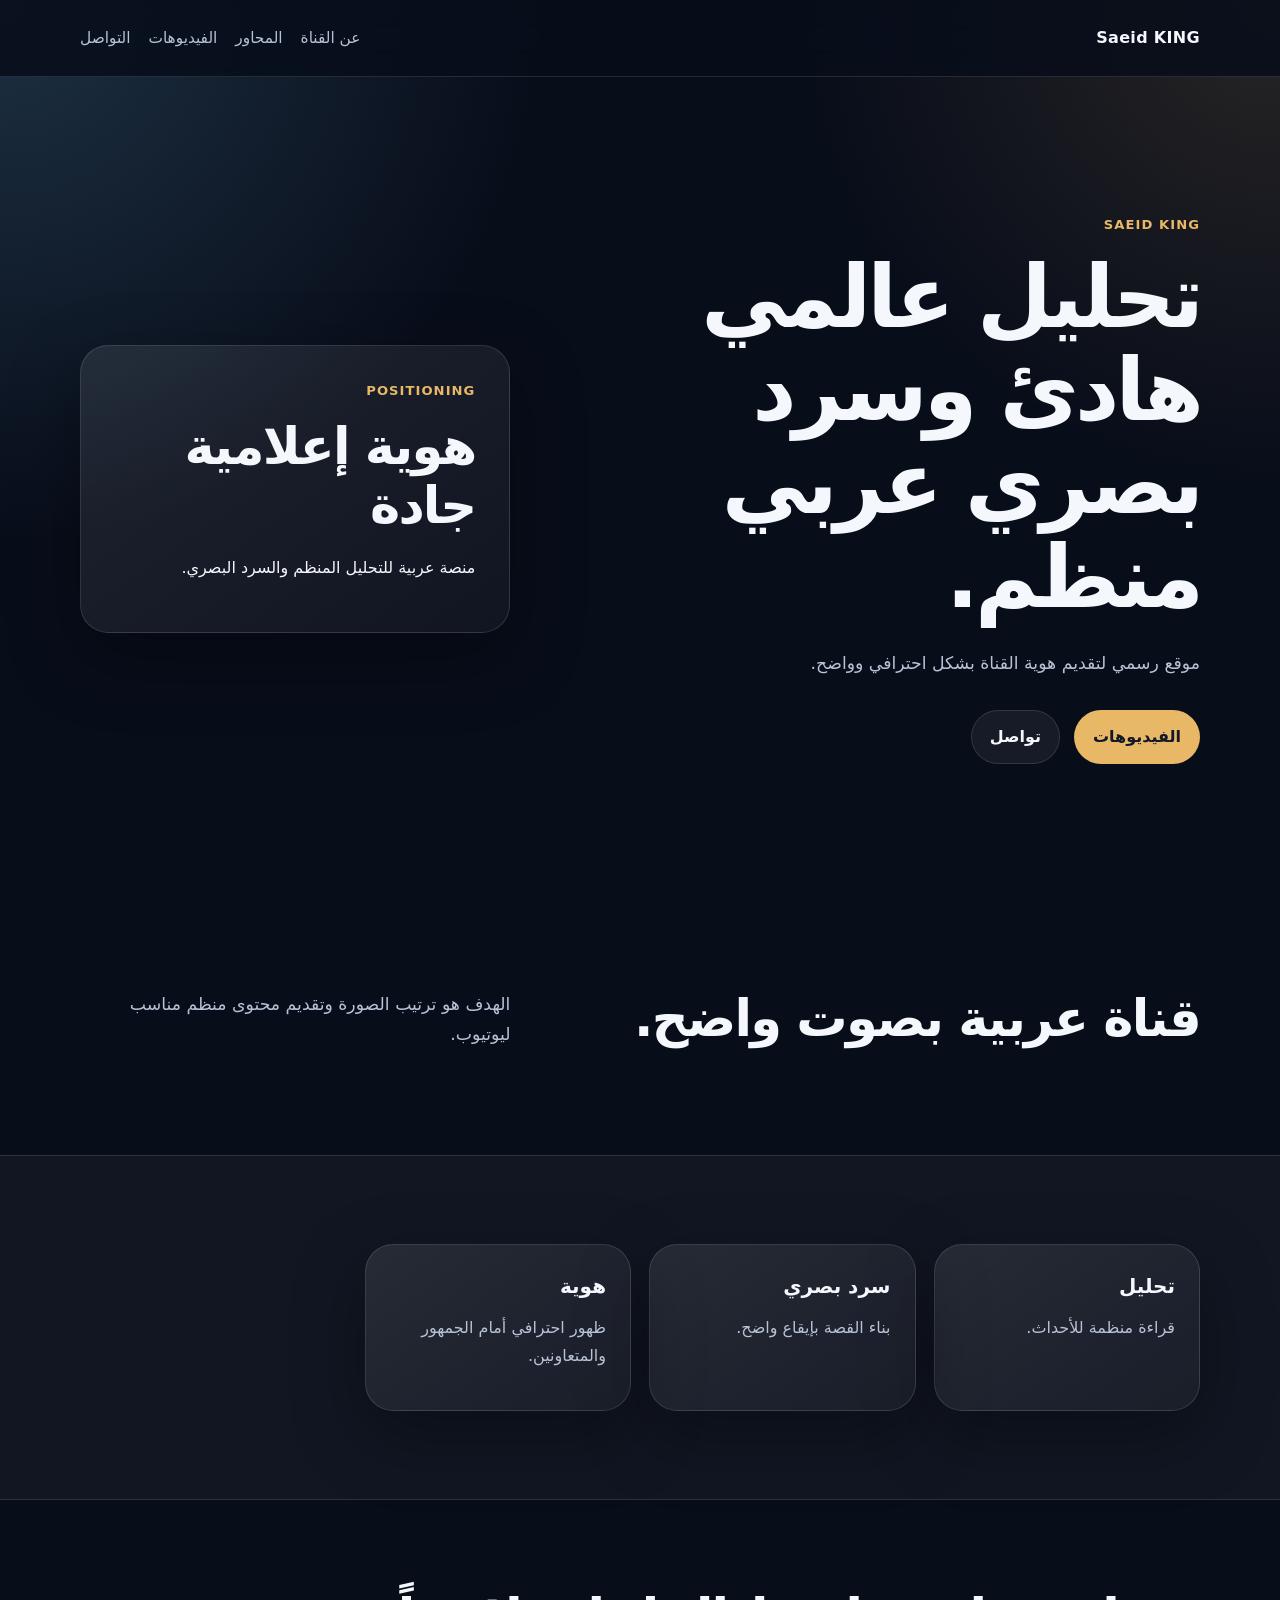
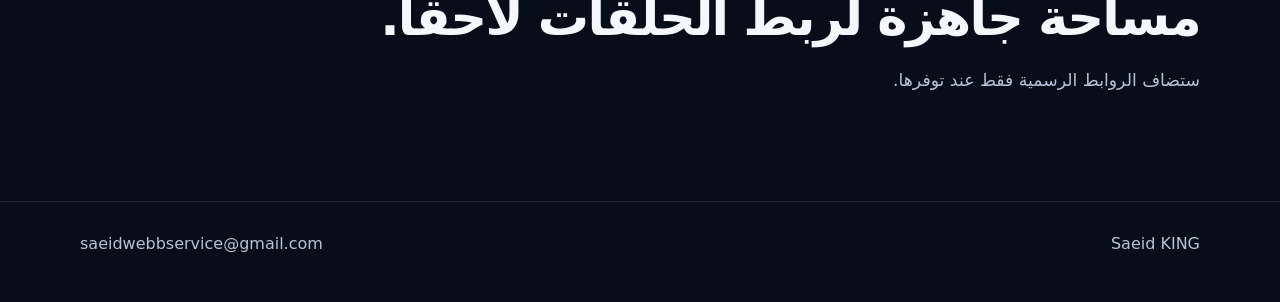
==== index.html @ e7e7e50b "Remove kit link until page is finalized" ====
<!doctype html>
<html lang="ar" dir="rtl">
<head>
  <meta charset="utf-8" />
  <meta name="viewport" content="width=device-width, initial-scale=1" />
  <title>Saeid KING</title>
  <meta name="description" content="Official website for Saeid KING." />
  <link rel="stylesheet" href="assets/css/styles.css" />
</head>
<body>
  <header class="site-header"><nav class="nav container"><a class="brand" href="./">Saeid KING</a><div class="nav-links"><a href="#about">&#1593;&#1606; &#1575;&#1604;&#1602;&#1606;&#1575;&#1577;</a><a href="#pillars">&#1575;&#1604;&#1605;&#1581;&#1575;&#1608;&#1585;</a><a href="#videos">&#1575;&#1604;&#1601;&#1610;&#1583;&#1610;&#1608;&#1607;&#1575;&#1578;</a><a href="mailto:saeidwebbservice@gmail.com">&#1575;&#1604;&#1578;&#1608;&#1575;&#1589;&#1604;</a></div></nav></header>
  <main>
    <section class="hero section-pad"><div class="container hero-grid"><div><p class="eyebrow">Saeid KING</p><h1>&#1578;&#1581;&#1604;&#1610;&#1604; &#1593;&#1575;&#1604;&#1605;&#1610; &#1607;&#1575;&#1583;&#1574; &#1608;&#1587;&#1585;&#1583; &#1576;&#1589;&#1585;&#1610; &#1593;&#1585;&#1576;&#1610; &#1605;&#1606;&#1592;&#1605;.</h1><p class="hero-lead">&#1605;&#1608;&#1602;&#1593; &#1585;&#1587;&#1605;&#1610; &#1604;&#1578;&#1602;&#1583;&#1610;&#1605; &#1607;&#1608;&#1610;&#1577; &#1575;&#1604;&#1602;&#1606;&#1575;&#1577; &#1576;&#1588;&#1603;&#1604; &#1575;&#1581;&#1578;&#1585;&#1575;&#1601;&#1610; &#1608;&#1608;&#1575;&#1590;&#1581;.</p><div class="hero-actions"><a class="button button-primary" href="#videos">&#1575;&#1604;&#1601;&#1610;&#1583;&#1610;&#1608;&#1607;&#1575;&#1578;</a><a class="button button-secondary" href="mailto:saeidwebbservice@gmail.com">&#1578;&#1608;&#1575;&#1589;&#1604;</a></div></div><aside class="hero-card"><p class="card-kicker">Positioning</p><h2>&#1607;&#1608;&#1610;&#1577; &#1573;&#1593;&#1604;&#1575;&#1605;&#1610;&#1577; &#1580;&#1575;&#1583;&#1577;</h2><p>&#1605;&#1606;&#1589;&#1577; &#1593;&#1585;&#1576;&#1610;&#1577; &#1604;&#1604;&#1578;&#1581;&#1604;&#1610;&#1604; &#1575;&#1604;&#1605;&#1606;&#1592;&#1605; &#1608;&#1575;&#1604;&#1587;&#1585;&#1583; &#1575;&#1604;&#1576;&#1589;&#1585;&#1610;.</p></aside></div></section>
    <section class="section-pad" id="about"><div class="container split"><h2>&#1602;&#1606;&#1575;&#1577; &#1593;&#1585;&#1576;&#1610;&#1577; &#1576;&#1589;&#1608;&#1578; &#1608;&#1575;&#1590;&#1581;.</h2><p class="section-text">&#1575;&#1604;&#1607;&#1583;&#1601; &#1607;&#1608; &#1578;&#1585;&#1578;&#1610;&#1576; &#1575;&#1604;&#1589;&#1608;&#1585;&#1577; &#1608;&#1578;&#1602;&#1583;&#1610;&#1605; &#1605;&#1581;&#1578;&#1608;&#1609; &#1605;&#1606;&#1592;&#1605; &#1605;&#1606;&#1575;&#1587;&#1576; &#1604;&#1610;&#1608;&#1578;&#1610;&#1608;&#1576;.</p></div></section>
    <section class="section-pad surface" id="pillars"><div class="container"><div class="cards-grid"><article class="info-card"><h3>&#1578;&#1581;&#1604;&#1610;&#1604;</h3><p>&#1602;&#1585;&#1575;&#1569;&#1577; &#1605;&#1606;&#1592;&#1605;&#1577; &#1604;&#1604;&#1571;&#1581;&#1583;&#1575;&#1579;.</p></article><article class="info-card"><h3>&#1587;&#1585;&#1583; &#1576;&#1589;&#1585;&#1610;</h3><p>&#1576;&#1606;&#1575;&#1569; &#1575;&#1604;&#1602;&#1589;&#1577; &#1576;&#1573;&#1610;&#1602;&#1575;&#1593; &#1608;&#1575;&#1590;&#1581;.</p></article><article class="info-card"><h3>&#1607;&#1608;&#1610;&#1577;</h3><p>&#1592;&#1607;&#1608;&#1585; &#1575;&#1581;&#1578;&#1585;&#1575;&#1601;&#1610; &#1571;&#1605;&#1575;&#1605; &#1575;&#1604;&#1580;&#1605;&#1607;&#1608;&#1585; &#1608;&#1575;&#1604;&#1605;&#1578;&#1593;&#1575;&#1608;&#1606;&#1610;&#1606;.</p></article></div></div></section>
    <section class="section-pad" id="videos"><div class="container"><h2>&#1605;&#1587;&#1575;&#1581;&#1577; &#1580;&#1575;&#1607;&#1586;&#1577; &#1604;&#1585;&#1576;&#1591; &#1575;&#1604;&#1581;&#1604;&#1602;&#1575;&#1578; &#1604;&#1575;&#1581;&#1602;&#1575;&#1611;.</h2><p class="section-text">&#1587;&#1578;&#1590;&#1575;&#1601; &#1575;&#1604;&#1585;&#1608;&#1575;&#1576;&#1591; &#1575;&#1604;&#1585;&#1587;&#1605;&#1610;&#1577; &#1601;&#1602;&#1591; &#1593;&#1606;&#1583; &#1578;&#1608;&#1601;&#1585;&#1607;&#1575;.</p></div></section>
  </main>
  <footer class="site-footer"><div class="container footer-grid"><p>Saeid KING</p><a href="mailto:saeidwebbservice@gmail.com">saeidwebbservice@gmail.com</a></div></footer>
</body>
</html>
---- assets/css/styles.css ----
:root{
  --bg:#080d1a;
  --text:#f4f7fb;
  --muted:#b8c2d6;
  --line:rgba(255,255,255,.12);
  --accent:#e8b866;
  --accent-2:#7dd3fc;
  --card:rgba(255,255,255,.07);
  --container:1120px;
}
*{box-sizing:border-box}
html{scroll-behavior:smooth}
body{
  margin:0;
  background:radial-gradient(circle at top left,rgba(125,211,252,.18),transparent 34rem),radial-gradient(circle at top right,rgba(232,184,102,.14),transparent 30rem),var(--bg);
  color:var(--text);
  font-family:system-ui,-apple-system,BlinkMacSystemFont,"Segoe UI",sans-serif;
  line-height:1.75;
}
a{color:inherit;text-decoration:none}
img{max-width:100%;display:block}
.container{width:min(100% - 32px,var(--container));margin-inline:auto}
.skip-link{position:absolute;inset-block-start:12px;inset-inline-start:12px;padding:10px 14px;background:var(--accent);color:#111827;border-radius:999px;transform:translateY(-140%);z-index:30}
.skip-link:focus{transform:translateY(0)}
.site-header{position:sticky;top:0;z-index:20;background:rgba(8,13,26,.86);backdrop-filter:blur(16px);border-bottom:1px solid var(--line)}
.nav{min-height:76px;display:flex;align-items:center;justify-content:space-between;gap:24px}
.brand{display:inline-flex;align-items:center;gap:12px;font-weight:800;letter-spacing:.02em}
.nav-toggle{display:none}
.nav-links{display:flex;align-items:center;gap:18px;color:var(--muted);font-size:.96rem}
.nav-links a:hover,.nav-links a:focus{color:var(--text)}
.section-pad{padding:88px 0}
.hero{min-height:calc(100svh - 76px);display:grid;align-items:center}
.hero-grid,.split{display:grid;grid-template-columns:1.2fr .8fr;gap:44px;align-items:center}
.eyebrow,.card-kicker{margin:0 0 14px;color:var(--accent);font-weight:800;letter-spacing:.08em;text-transform:uppercase;font-size:.82rem}
h1,h2,h3,p{margin-block-start:0}
h1{font-size:clamp(2.35rem,7vw,5.4rem);line-height:1.08;letter-spacing:-.045em;margin-block-end:24px}
h2{font-size:clamp(1.85rem,4vw,3.35rem);line-height:1.16;letter-spacing:-.035em;margin-block-end:18px}
h3{font-size:1.25rem;margin-block-end:10px}
.hero-lead,.section-text,.page-card p{color:var(--muted);font-size:1.08rem}
.hero-lead{max-width:720px}
.hero-actions{display:flex;flex-wrap:wrap;gap:14px;margin-block-start:32px}
.button{display:inline-flex;align-items:center;justify-content:center;min-height:48px;padding:12px 18px;border-radius:999px;font-weight:800;border:1px solid transparent}
.button-primary{background:var(--accent);color:#111827}
.button-secondary{border-color:var(--line);background:rgba(255,255,255,.06);color:var(--text)}
.hero-card,.info-card,.video-card,.cta-card,.page-card{background:linear-gradient(145deg,rgba(255,255,255,.09),rgba(255,255,255,.035));border:1px solid var(--line);border-radius:28px;box-shadow:0 24px 70px rgba(0,0,0,.35)}
.hero-card,.info-card,.video-card{padding:24px}.hero-card{padding:34px}
.surface{background:rgba(255,255,255,.035);border-block:1px solid var(--line)}
.section-head{max-width:780px;margin-block-end:32px}.narrow{max-width:720px}
.cards-grid,.video-grid{display:grid;gap:18px}.cards-grid{grid-template-columns:repeat(4,1fr)}.video-grid{grid-template-columns:repeat(3,1fr)}
.info-card p,.video-card p,.cta-card p{color:var(--muted)}
.video-card span{display:inline-flex;margin-block-end:16px;padding:5px 10px;border-radius:999px;background:rgba(125,211,252,.13);color:var(--accent-2);font-size:.82rem;font-weight:800}
.cta-card,.page-card{padding:clamp(28px,6vw,56px)}.page-card{max-width:860px}.content-section{margin-block-start:34px;padding-block-start:26px;border-top:1px solid var(--line)}
.text-link{display:inline-flex;margin-block-end:28px;color:var(--accent);font-weight:800}.center{text-align:center}
.site-footer{border-top:1px solid var(--line);padding:28px 0;color:var(--muted)}
.footer-grid{display:flex;justify-content:space-between;gap:20px;flex-wrap:wrap}.footer-grid div{display:flex;gap:16px;flex-wrap:wrap}
@media(max-width:880px){.nav{min-height:auto;padding:16px 0;align-items:flex-start;flex-direction:column}.nav-links{width:100%;display:flex;flex-wrap:wrap;gap:10px}.nav-links a{padding:8px 10px;border:1px solid var(--line);border-radius:999px;background:rgba(255,255,255,.045)}.section-pad{padding:62px 0}.hero-grid,.split,.cards-grid,.video-grid{grid-template-columns:1fr}.hero{min-height:auto}}
@media(prefers-reduced-motion:reduce){html{scroll-behavior:auto}*,*::before,*::after{transition:none!important}}
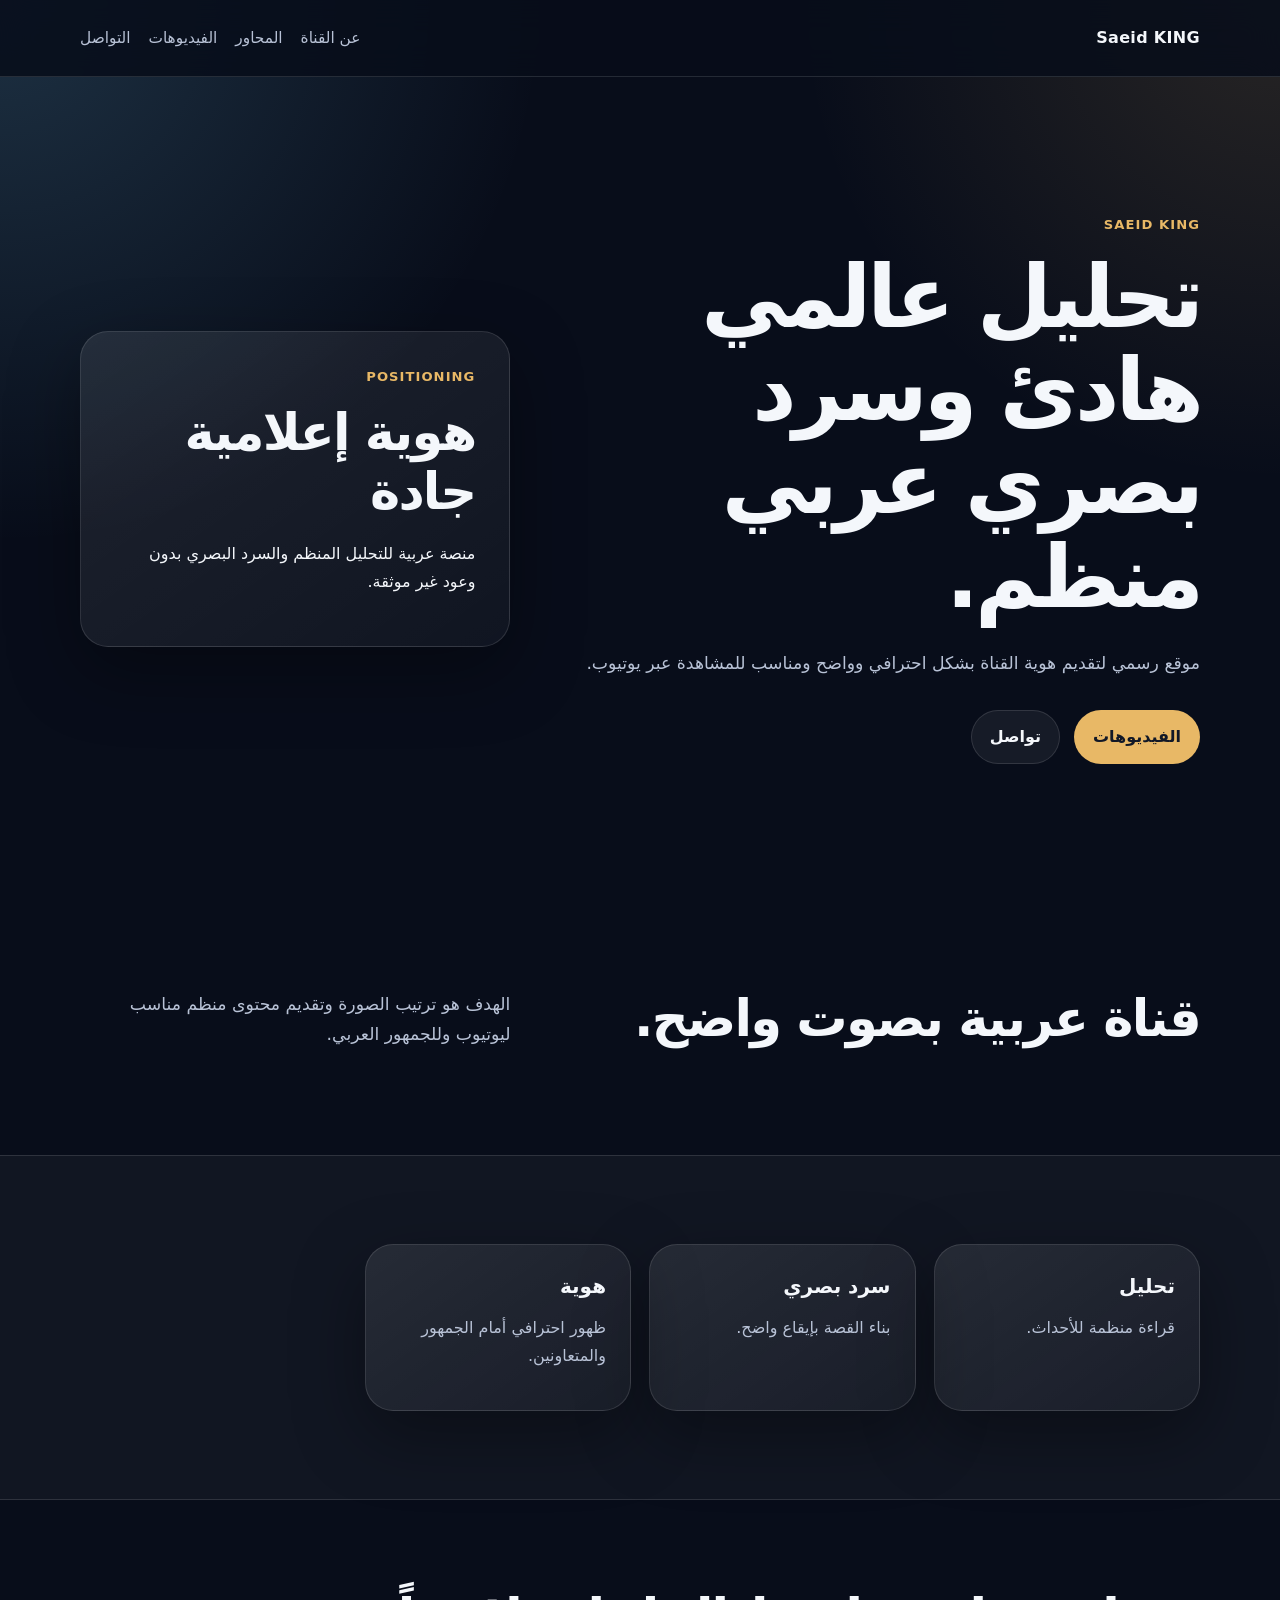
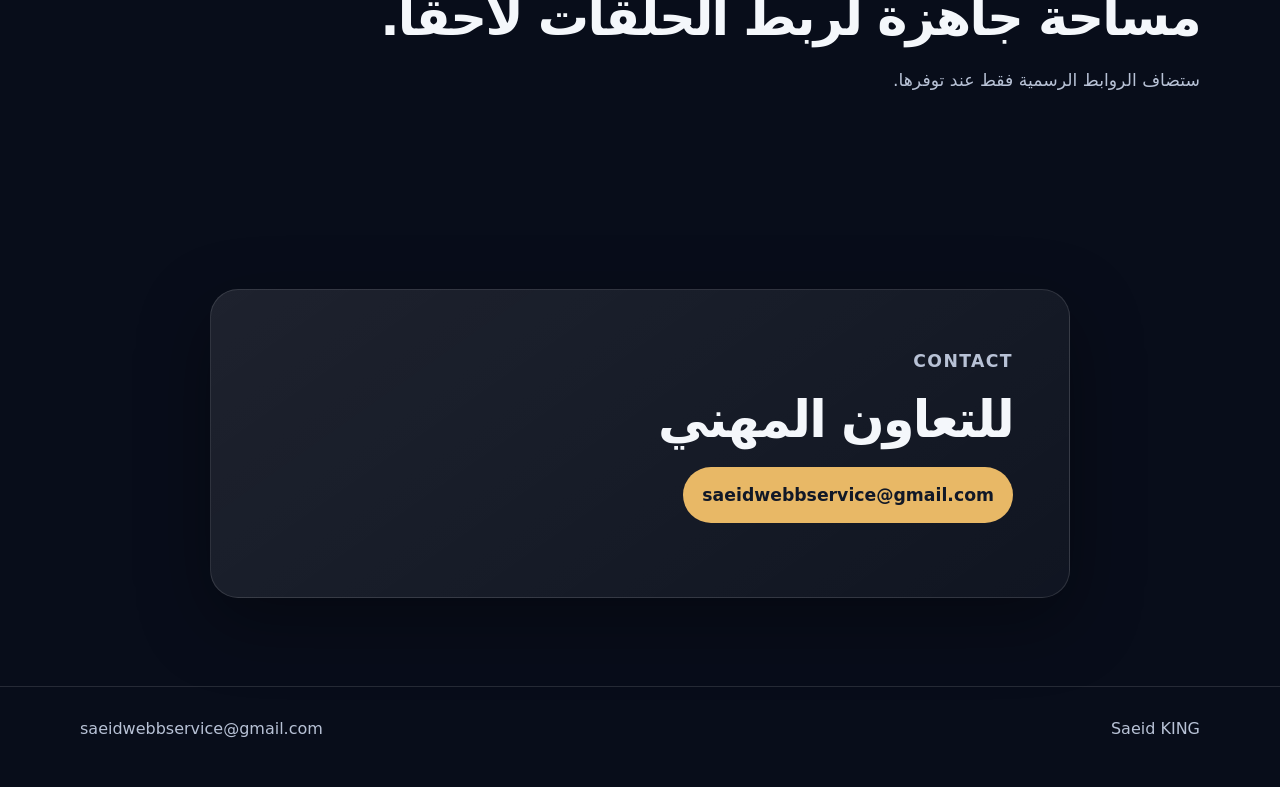
==== commit 2afdda6d: "Add clean homepage" ====
--- a/index.html
+++ b/index.html
@@ -8,12 +8,13 @@
   <link rel="stylesheet" href="assets/css/styles.css" />
 </head>
 <body>
-  <header class="site-header"><nav class="nav container"><a class="brand" href="./">Saeid KING</a><div class="nav-links"><a href="#about">&#1593;&#1606; &#1575;&#1604;&#1602;&#1606;&#1575;&#1577;</a><a href="#pillars">&#1575;&#1604;&#1605;&#1581;&#1575;&#1608;&#1585;</a><a href="#videos">&#1575;&#1604;&#1601;&#1610;&#1583;&#1610;&#1608;&#1607;&#1575;&#1578;</a><a href="mailto:saeidwebbservice@gmail.com">&#1575;&#1604;&#1578;&#1608;&#1575;&#1589;&#1604;</a></div></nav></header>
+  <header class="site-header"><nav class="nav container"><a class="brand" href="./">Saeid KING</a><div class="nav-links"><a href="#about">&#1593;&#1606; &#1575;&#1604;&#1602;&#1606;&#1575;&#1577;</a><a href="#pillars">&#1575;&#1604;&#1605;&#1581;&#1575;&#1608;&#1585;</a><a href="#videos">&#1575;&#1604;&#1601;&#1610;&#1583;&#1610;&#1608;&#1607;&#1575;&#1578;</a><a href="#contact">&#1575;&#1604;&#1578;&#1608;&#1575;&#1589;&#1604;</a></div></nav></header>
   <main>
-    <section class="hero section-pad"><div class="container hero-grid"><div><p class="eyebrow">Saeid KING</p><h1>&#1578;&#1581;&#1604;&#1610;&#1604; &#1593;&#1575;&#1604;&#1605;&#1610; &#1607;&#1575;&#1583;&#1574; &#1608;&#1587;&#1585;&#1583; &#1576;&#1589;&#1585;&#1610; &#1593;&#1585;&#1576;&#1610; &#1605;&#1606;&#1592;&#1605;.</h1><p class="hero-lead">&#1605;&#1608;&#1602;&#1593; &#1585;&#1587;&#1605;&#1610; &#1604;&#1578;&#1602;&#1583;&#1610;&#1605; &#1607;&#1608;&#1610;&#1577; &#1575;&#1604;&#1602;&#1606;&#1575;&#1577; &#1576;&#1588;&#1603;&#1604; &#1575;&#1581;&#1578;&#1585;&#1575;&#1601;&#1610; &#1608;&#1608;&#1575;&#1590;&#1581;.</p><div class="hero-actions"><a class="button button-primary" href="#videos">&#1575;&#1604;&#1601;&#1610;&#1583;&#1610;&#1608;&#1607;&#1575;&#1578;</a><a class="button button-secondary" href="mailto:saeidwebbservice@gmail.com">&#1578;&#1608;&#1575;&#1589;&#1604;</a></div></div><aside class="hero-card"><p class="card-kicker">Positioning</p><h2>&#1607;&#1608;&#1610;&#1577; &#1573;&#1593;&#1604;&#1575;&#1605;&#1610;&#1577; &#1580;&#1575;&#1583;&#1577;</h2><p>&#1605;&#1606;&#1589;&#1577; &#1593;&#1585;&#1576;&#1610;&#1577; &#1604;&#1604;&#1578;&#1581;&#1604;&#1610;&#1604; &#1575;&#1604;&#1605;&#1606;&#1592;&#1605; &#1608;&#1575;&#1604;&#1587;&#1585;&#1583; &#1575;&#1604;&#1576;&#1589;&#1585;&#1610;.</p></aside></div></section>
-    <section class="section-pad" id="about"><div class="container split"><h2>&#1602;&#1606;&#1575;&#1577; &#1593;&#1585;&#1576;&#1610;&#1577; &#1576;&#1589;&#1608;&#1578; &#1608;&#1575;&#1590;&#1581;.</h2><p class="section-text">&#1575;&#1604;&#1607;&#1583;&#1601; &#1607;&#1608; &#1578;&#1585;&#1578;&#1610;&#1576; &#1575;&#1604;&#1589;&#1608;&#1585;&#1577; &#1608;&#1578;&#1602;&#1583;&#1610;&#1605; &#1605;&#1581;&#1578;&#1608;&#1609; &#1605;&#1606;&#1592;&#1605; &#1605;&#1606;&#1575;&#1587;&#1576; &#1604;&#1610;&#1608;&#1578;&#1610;&#1608;&#1576;.</p></div></section>
+    <section class="hero section-pad"><div class="container hero-grid"><div><p class="eyebrow">Saeid KING</p><h1>&#1578;&#1581;&#1604;&#1610;&#1604; &#1593;&#1575;&#1604;&#1605;&#1610; &#1607;&#1575;&#1583;&#1574; &#1608;&#1587;&#1585;&#1583; &#1576;&#1589;&#1585;&#1610; &#1593;&#1585;&#1576;&#1610; &#1605;&#1606;&#1592;&#1605;.</h1><p class="hero-lead">&#1605;&#1608;&#1602;&#1593; &#1585;&#1587;&#1605;&#1610; &#1604;&#1578;&#1602;&#1583;&#1610;&#1605; &#1607;&#1608;&#1610;&#1577; &#1575;&#1604;&#1602;&#1606;&#1575;&#1577; &#1576;&#1588;&#1603;&#1604; &#1575;&#1581;&#1578;&#1585;&#1575;&#1601;&#1610; &#1608;&#1608;&#1575;&#1590;&#1581; &#1608;&#1605;&#1606;&#1575;&#1587;&#1576; &#1604;&#1604;&#1605;&#1588;&#1575;&#1607;&#1583;&#1577; &#1593;&#1576;&#1585; &#1610;&#1608;&#1578;&#1610;&#1608;&#1576;.</p><div class="hero-actions"><a class="button button-primary" href="#videos">&#1575;&#1604;&#1601;&#1610;&#1583;&#1610;&#1608;&#1607;&#1575;&#1578;</a><a class="button button-secondary" href="mailto:saeidwebbservice@gmail.com">&#1578;&#1608;&#1575;&#1589;&#1604;</a></div></div><aside class="hero-card"><p class="card-kicker">Positioning</p><h2>&#1607;&#1608;&#1610;&#1577; &#1573;&#1593;&#1604;&#1575;&#1605;&#1610;&#1577; &#1580;&#1575;&#1583;&#1577;</h2><p>&#1605;&#1606;&#1589;&#1577; &#1593;&#1585;&#1576;&#1610;&#1577; &#1604;&#1604;&#1578;&#1581;&#1604;&#1610;&#1604; &#1575;&#1604;&#1605;&#1606;&#1592;&#1605; &#1608;&#1575;&#1604;&#1587;&#1585;&#1583; &#1575;&#1604;&#1576;&#1589;&#1585;&#1610; &#1576;&#1583;&#1608;&#1606; &#1608;&#1593;&#1608;&#1583; &#1594;&#1610;&#1585; &#1605;&#1608;&#1579;&#1602;&#1577;.</p></aside></div></section>
+    <section class="section-pad" id="about"><div class="container split"><h2>&#1602;&#1606;&#1575;&#1577; &#1593;&#1585;&#1576;&#1610;&#1577; &#1576;&#1589;&#1608;&#1578; &#1608;&#1575;&#1590;&#1581;.</h2><p class="section-text">&#1575;&#1604;&#1607;&#1583;&#1601; &#1607;&#1608; &#1578;&#1585;&#1578;&#1610;&#1576; &#1575;&#1604;&#1589;&#1608;&#1585;&#1577; &#1608;&#1578;&#1602;&#1583;&#1610;&#1605; &#1605;&#1581;&#1578;&#1608;&#1609; &#1605;&#1606;&#1592;&#1605; &#1605;&#1606;&#1575;&#1587;&#1576; &#1604;&#1610;&#1608;&#1578;&#1610;&#1608;&#1576; &#1608;&#1604;&#1604;&#1580;&#1605;&#1607;&#1608;&#1585; &#1575;&#1604;&#1593;&#1585;&#1576;&#1610;.</p></div></section>
     <section class="section-pad surface" id="pillars"><div class="container"><div class="cards-grid"><article class="info-card"><h3>&#1578;&#1581;&#1604;&#1610;&#1604;</h3><p>&#1602;&#1585;&#1575;&#1569;&#1577; &#1605;&#1606;&#1592;&#1605;&#1577; &#1604;&#1604;&#1571;&#1581;&#1583;&#1575;&#1579;.</p></article><article class="info-card"><h3>&#1587;&#1585;&#1583; &#1576;&#1589;&#1585;&#1610;</h3><p>&#1576;&#1606;&#1575;&#1569; &#1575;&#1604;&#1602;&#1589;&#1577; &#1576;&#1573;&#1610;&#1602;&#1575;&#1593; &#1608;&#1575;&#1590;&#1581;.</p></article><article class="info-card"><h3>&#1607;&#1608;&#1610;&#1577;</h3><p>&#1592;&#1607;&#1608;&#1585; &#1575;&#1581;&#1578;&#1585;&#1575;&#1601;&#1610; &#1571;&#1605;&#1575;&#1605; &#1575;&#1604;&#1580;&#1605;&#1607;&#1608;&#1585; &#1608;&#1575;&#1604;&#1605;&#1578;&#1593;&#1575;&#1608;&#1606;&#1610;&#1606;.</p></article></div></div></section>
     <section class="section-pad" id="videos"><div class="container"><h2>&#1605;&#1587;&#1575;&#1581;&#1577; &#1580;&#1575;&#1607;&#1586;&#1577; &#1604;&#1585;&#1576;&#1591; &#1575;&#1604;&#1581;&#1604;&#1602;&#1575;&#1578; &#1604;&#1575;&#1581;&#1602;&#1575;&#1611;.</h2><p class="section-text">&#1587;&#1578;&#1590;&#1575;&#1601; &#1575;&#1604;&#1585;&#1608;&#1575;&#1576;&#1591; &#1575;&#1604;&#1585;&#1587;&#1605;&#1610;&#1577; &#1601;&#1602;&#1591; &#1593;&#1606;&#1583; &#1578;&#1608;&#1601;&#1585;&#1607;&#1575;.</p></div></section>
+    <section class="section-pad cta" id="contact"><div class="container page-card"><p class="eyebrow">Contact</p><h2>&#1604;&#1604;&#1578;&#1593;&#1575;&#1608;&#1606; &#1575;&#1604;&#1605;&#1607;&#1606;&#1610;</h2><p><a class="button button-primary" href="mailto:saeidwebbservice@gmail.com">saeidwebbservice@gmail.com</a></p></div></section>
   </main>
   <footer class="site-footer"><div class="container footer-grid"><p>Saeid KING</p><a href="mailto:saeidwebbservice@gmail.com">saeidwebbservice@gmail.com</a></div></footer>
 </body>
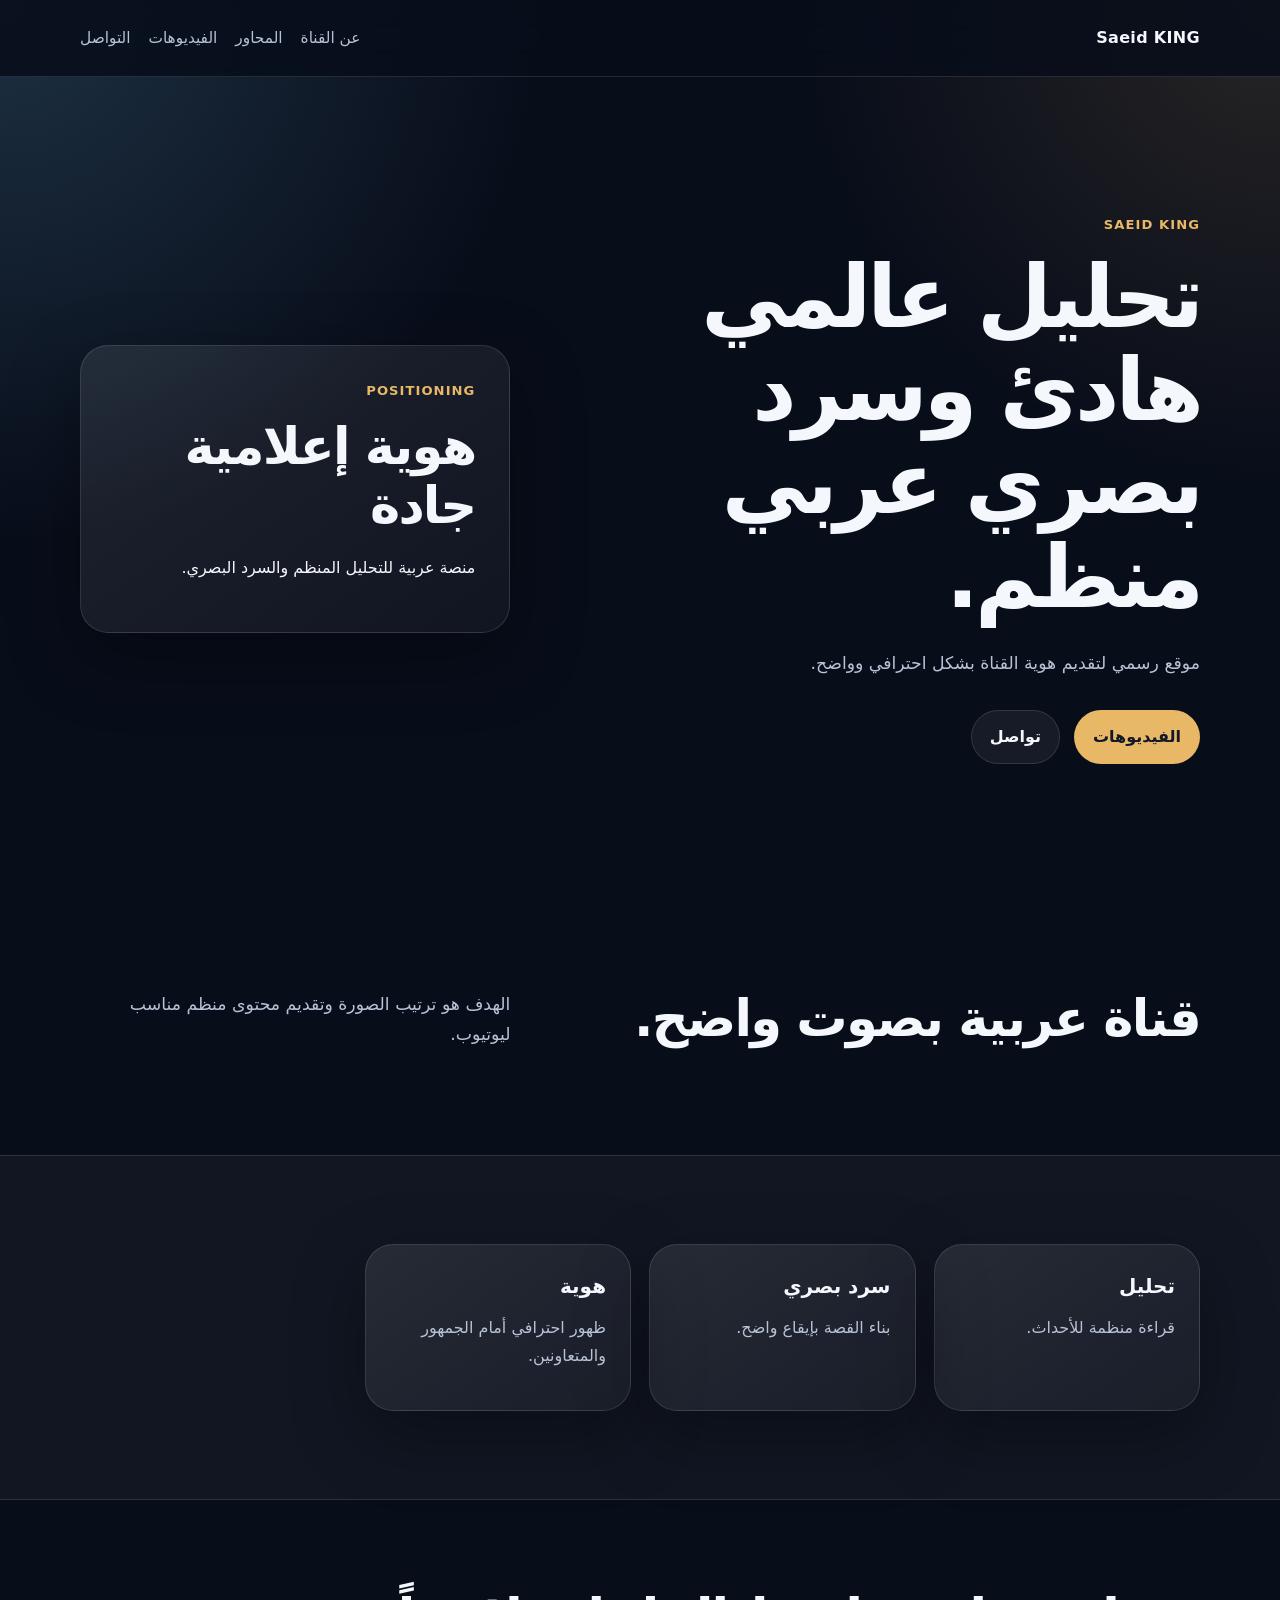
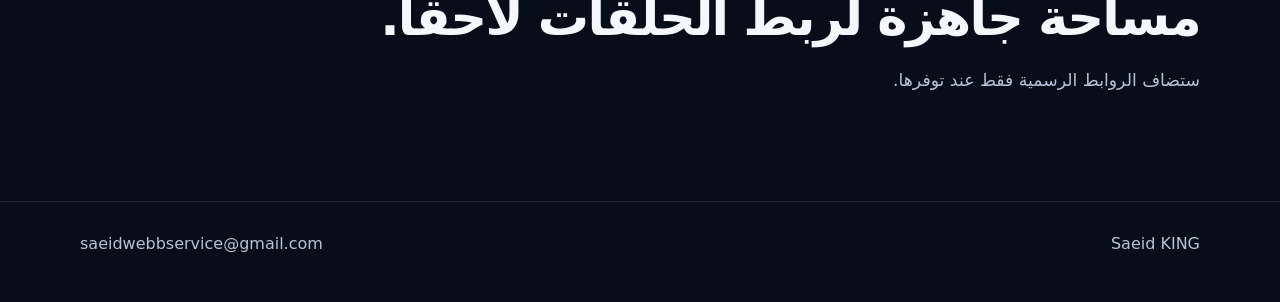
==== commit 886d4432: "Merge 572c3a3bda5da850cd9f6c3f26a94af0635ad5a9 into d4b9c28d659e34695f3f0c16ff6d1165a08cdb8a" ====
--- a/index.html
+++ b/index.html
@@ -8,13 +8,12 @@
   <link rel="stylesheet" href="assets/css/styles.css" />
 </head>
 <body>
-  <header class="site-header"><nav class="nav container"><a class="brand" href="./">Saeid KING</a><div class="nav-links"><a href="#about">&#1593;&#1606; &#1575;&#1604;&#1602;&#1606;&#1575;&#1577;</a><a href="#pillars">&#1575;&#1604;&#1605;&#1581;&#1575;&#1608;&#1585;</a><a href="#videos">&#1575;&#1604;&#1601;&#1610;&#1583;&#1610;&#1608;&#1607;&#1575;&#1578;</a><a href="#contact">&#1575;&#1604;&#1578;&#1608;&#1575;&#1589;&#1604;</a></div></nav></header>
+  <header class="site-header"><nav class="nav container"><a class="brand" href="./">Saeid KING</a><div class="nav-links"><a href="#about">&#1593;&#1606; &#1575;&#1604;&#1602;&#1606;&#1575;&#1577;</a><a href="#pillars">&#1575;&#1604;&#1605;&#1581;&#1575;&#1608;&#1585;</a><a href="#videos">&#1575;&#1604;&#1601;&#1610;&#1583;&#1610;&#1608;&#1607;&#1575;&#1578;</a><a href="mailto:saeidwebbservice@gmail.com">&#1575;&#1604;&#1578;&#1608;&#1575;&#1589;&#1604;</a></div></nav></header>
   <main>
-    <section class="hero section-pad"><div class="container hero-grid"><div><p class="eyebrow">Saeid KING</p><h1>&#1578;&#1581;&#1604;&#1610;&#1604; &#1593;&#1575;&#1604;&#1605;&#1610; &#1607;&#1575;&#1583;&#1574; &#1608;&#1587;&#1585;&#1583; &#1576;&#1589;&#1585;&#1610; &#1593;&#1585;&#1576;&#1610; &#1605;&#1606;&#1592;&#1605;.</h1><p class="hero-lead">&#1605;&#1608;&#1602;&#1593; &#1585;&#1587;&#1605;&#1610; &#1604;&#1578;&#1602;&#1583;&#1610;&#1605; &#1607;&#1608;&#1610;&#1577; &#1575;&#1604;&#1602;&#1606;&#1575;&#1577; &#1576;&#1588;&#1603;&#1604; &#1575;&#1581;&#1578;&#1585;&#1575;&#1601;&#1610; &#1608;&#1608;&#1575;&#1590;&#1581; &#1608;&#1605;&#1606;&#1575;&#1587;&#1576; &#1604;&#1604;&#1605;&#1588;&#1575;&#1607;&#1583;&#1577; &#1593;&#1576;&#1585; &#1610;&#1608;&#1578;&#1610;&#1608;&#1576;.</p><div class="hero-actions"><a class="button button-primary" href="#videos">&#1575;&#1604;&#1601;&#1610;&#1583;&#1610;&#1608;&#1607;&#1575;&#1578;</a><a class="button button-secondary" href="mailto:saeidwebbservice@gmail.com">&#1578;&#1608;&#1575;&#1589;&#1604;</a></div></div><aside class="hero-card"><p class="card-kicker">Positioning</p><h2>&#1607;&#1608;&#1610;&#1577; &#1573;&#1593;&#1604;&#1575;&#1605;&#1610;&#1577; &#1580;&#1575;&#1583;&#1577;</h2><p>&#1605;&#1606;&#1589;&#1577; &#1593;&#1585;&#1576;&#1610;&#1577; &#1604;&#1604;&#1578;&#1581;&#1604;&#1610;&#1604; &#1575;&#1604;&#1605;&#1606;&#1592;&#1605; &#1608;&#1575;&#1604;&#1587;&#1585;&#1583; &#1575;&#1604;&#1576;&#1589;&#1585;&#1610; &#1576;&#1583;&#1608;&#1606; &#1608;&#1593;&#1608;&#1583; &#1594;&#1610;&#1585; &#1605;&#1608;&#1579;&#1602;&#1577;.</p></aside></div></section>
-    <section class="section-pad" id="about"><div class="container split"><h2>&#1602;&#1606;&#1575;&#1577; &#1593;&#1585;&#1576;&#1610;&#1577; &#1576;&#1589;&#1608;&#1578; &#1608;&#1575;&#1590;&#1581;.</h2><p class="section-text">&#1575;&#1604;&#1607;&#1583;&#1601; &#1607;&#1608; &#1578;&#1585;&#1578;&#1610;&#1576; &#1575;&#1604;&#1589;&#1608;&#1585;&#1577; &#1608;&#1578;&#1602;&#1583;&#1610;&#1605; &#1605;&#1581;&#1578;&#1608;&#1609; &#1605;&#1606;&#1592;&#1605; &#1605;&#1606;&#1575;&#1587;&#1576; &#1604;&#1610;&#1608;&#1578;&#1610;&#1608;&#1576; &#1608;&#1604;&#1604;&#1580;&#1605;&#1607;&#1608;&#1585; &#1575;&#1604;&#1593;&#1585;&#1576;&#1610;.</p></div></section>
+    <section class="hero section-pad"><div class="container hero-grid"><div><p class="eyebrow">Saeid KING</p><h1>&#1578;&#1581;&#1604;&#1610;&#1604; &#1593;&#1575;&#1604;&#1605;&#1610; &#1607;&#1575;&#1583;&#1574; &#1608;&#1587;&#1585;&#1583; &#1576;&#1589;&#1585;&#1610; &#1593;&#1585;&#1576;&#1610; &#1605;&#1606;&#1592;&#1605;.</h1><p class="hero-lead">&#1605;&#1608;&#1602;&#1593; &#1585;&#1587;&#1605;&#1610; &#1604;&#1578;&#1602;&#1583;&#1610;&#1605; &#1607;&#1608;&#1610;&#1577; &#1575;&#1604;&#1602;&#1606;&#1575;&#1577; &#1576;&#1588;&#1603;&#1604; &#1575;&#1581;&#1578;&#1585;&#1575;&#1601;&#1610; &#1608;&#1608;&#1575;&#1590;&#1581;.</p><div class="hero-actions"><a class="button button-primary" href="#videos">&#1575;&#1604;&#1601;&#1610;&#1583;&#1610;&#1608;&#1607;&#1575;&#1578;</a><a class="button button-secondary" href="mailto:saeidwebbservice@gmail.com">&#1578;&#1608;&#1575;&#1589;&#1604;</a></div></div><aside class="hero-card"><p class="card-kicker">Positioning</p><h2>&#1607;&#1608;&#1610;&#1577; &#1573;&#1593;&#1604;&#1575;&#1605;&#1610;&#1577; &#1580;&#1575;&#1583;&#1577;</h2><p>&#1605;&#1606;&#1589;&#1577; &#1593;&#1585;&#1576;&#1610;&#1577; &#1604;&#1604;&#1578;&#1581;&#1604;&#1610;&#1604; &#1575;&#1604;&#1605;&#1606;&#1592;&#1605; &#1608;&#1575;&#1604;&#1587;&#1585;&#1583; &#1575;&#1604;&#1576;&#1589;&#1585;&#1610;.</p></aside></div></section>
+    <section class="section-pad" id="about"><div class="container split"><h2>&#1602;&#1606;&#1575;&#1577; &#1593;&#1585;&#1576;&#1610;&#1577; &#1576;&#1589;&#1608;&#1578; &#1608;&#1575;&#1590;&#1581;.</h2><p class="section-text">&#1575;&#1604;&#1607;&#1583;&#1601; &#1607;&#1608; &#1578;&#1585;&#1578;&#1610;&#1576; &#1575;&#1604;&#1589;&#1608;&#1585;&#1577; &#1608;&#1578;&#1602;&#1583;&#1610;&#1605; &#1605;&#1581;&#1578;&#1608;&#1609; &#1605;&#1606;&#1592;&#1605; &#1605;&#1606;&#1575;&#1587;&#1576; &#1604;&#1610;&#1608;&#1578;&#1610;&#1608;&#1576;.</p></div></section>
     <section class="section-pad surface" id="pillars"><div class="container"><div class="cards-grid"><article class="info-card"><h3>&#1578;&#1581;&#1604;&#1610;&#1604;</h3><p>&#1602;&#1585;&#1575;&#1569;&#1577; &#1605;&#1606;&#1592;&#1605;&#1577; &#1604;&#1604;&#1571;&#1581;&#1583;&#1575;&#1579;.</p></article><article class="info-card"><h3>&#1587;&#1585;&#1583; &#1576;&#1589;&#1585;&#1610;</h3><p>&#1576;&#1606;&#1575;&#1569; &#1575;&#1604;&#1602;&#1589;&#1577; &#1576;&#1573;&#1610;&#1602;&#1575;&#1593; &#1608;&#1575;&#1590;&#1581;.</p></article><article class="info-card"><h3>&#1607;&#1608;&#1610;&#1577;</h3><p>&#1592;&#1607;&#1608;&#1585; &#1575;&#1581;&#1578;&#1585;&#1575;&#1601;&#1610; &#1571;&#1605;&#1575;&#1605; &#1575;&#1604;&#1580;&#1605;&#1607;&#1608;&#1585; &#1608;&#1575;&#1604;&#1605;&#1578;&#1593;&#1575;&#1608;&#1606;&#1610;&#1606;.</p></article></div></div></section>
     <section class="section-pad" id="videos"><div class="container"><h2>&#1605;&#1587;&#1575;&#1581;&#1577; &#1580;&#1575;&#1607;&#1586;&#1577; &#1604;&#1585;&#1576;&#1591; &#1575;&#1604;&#1581;&#1604;&#1602;&#1575;&#1578; &#1604;&#1575;&#1581;&#1602;&#1575;&#1611;.</h2><p class="section-text">&#1587;&#1578;&#1590;&#1575;&#1601; &#1575;&#1604;&#1585;&#1608;&#1575;&#1576;&#1591; &#1575;&#1604;&#1585;&#1587;&#1605;&#1610;&#1577; &#1601;&#1602;&#1591; &#1593;&#1606;&#1583; &#1578;&#1608;&#1601;&#1585;&#1607;&#1575;.</p></div></section>
-    <section class="section-pad cta" id="contact"><div class="container page-card"><p class="eyebrow">Contact</p><h2>&#1604;&#1604;&#1578;&#1593;&#1575;&#1608;&#1606; &#1575;&#1604;&#1605;&#1607;&#1606;&#1610;</h2><p><a class="button button-primary" href="mailto:saeidwebbservice@gmail.com">saeidwebbservice@gmail.com</a></p></div></section>
   </main>
   <footer class="site-footer"><div class="container footer-grid"><p>Saeid KING</p><a href="mailto:saeidwebbservice@gmail.com">saeidwebbservice@gmail.com</a></div></footer>
 </body>
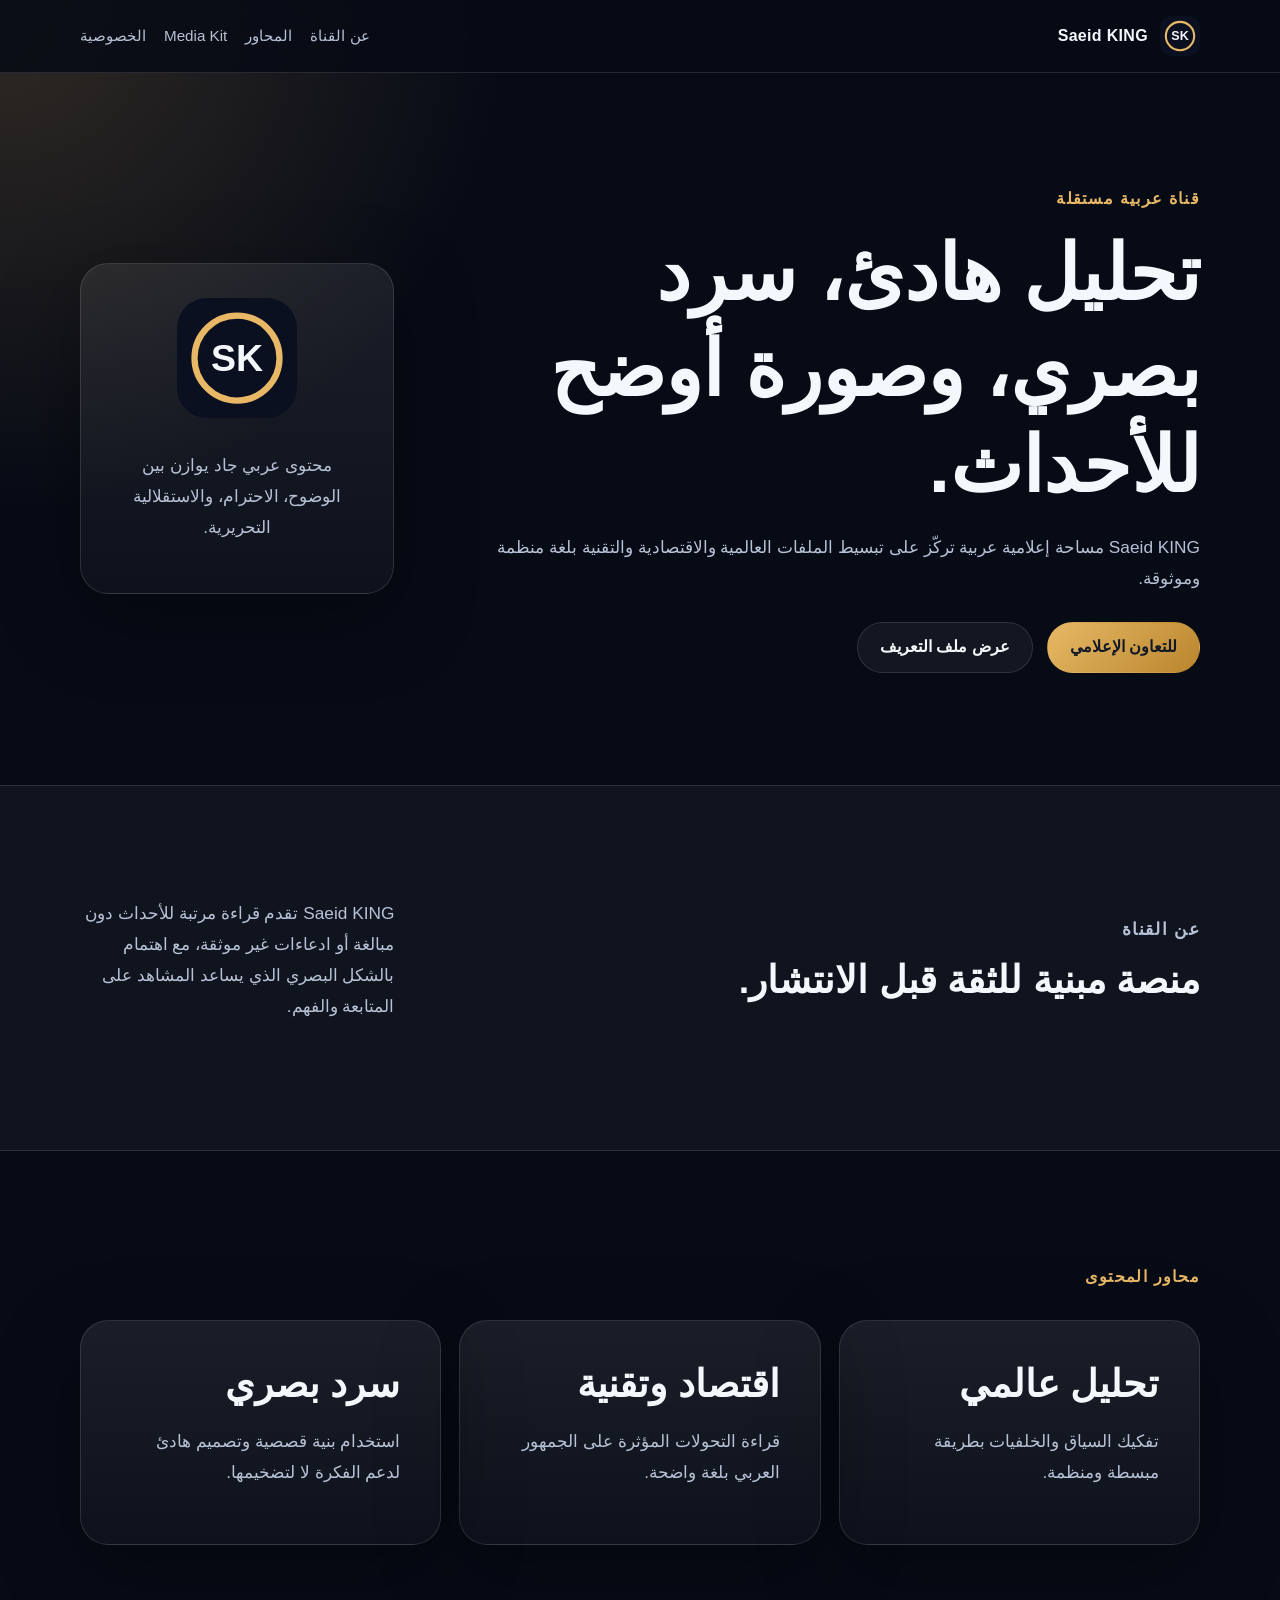
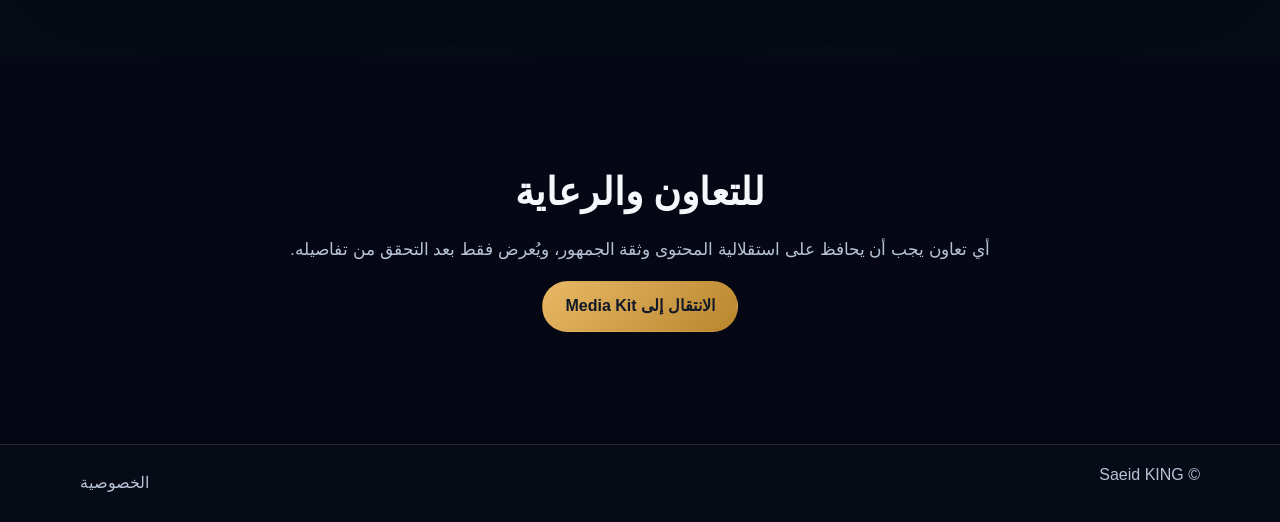
==== commit d2658a16: "Build static Saeid KING site foundation" ====
--- a/index.html
+++ b/index.html
@@ -1,20 +1,92 @@
 <!doctype html>
 <html lang="ar" dir="rtl">
 <head>
-  <meta charset="utf-8" />
-  <meta name="viewport" content="width=device-width, initial-scale=1" />
-  <title>Saeid KING</title>
-  <meta name="description" content="Official website for Saeid KING." />
-  <link rel="stylesheet" href="assets/css/styles.css" />
+  <meta charset="utf-8">
+  <meta name="viewport" content="width=device-width, initial-scale=1">
+  <title>Saeid KING | تحليل عربي وسرد بصري</title>
+  <meta name="description" content="الموقع الرسمي لقناة Saeid KING: تحليل عربي منظم وسرد بصري هادئ للتعاون والرعاية والمتابعة.">
+  <link rel="icon" href="assets/img/saeid-king-mark.svg" type="image/svg+xml">
+  <link rel="stylesheet" href="assets/css/styles.css">
 </head>
 <body>
-  <header class="site-header"><nav class="nav container"><a class="brand" href="./">Saeid KING</a><div class="nav-links"><a href="#about">&#1593;&#1606; &#1575;&#1604;&#1602;&#1606;&#1575;&#1577;</a><a href="#pillars">&#1575;&#1604;&#1605;&#1581;&#1575;&#1608;&#1585;</a><a href="#videos">&#1575;&#1604;&#1601;&#1610;&#1583;&#1610;&#1608;&#1607;&#1575;&#1578;</a><a href="mailto:saeidwebbservice@gmail.com">&#1575;&#1604;&#1578;&#1608;&#1575;&#1589;&#1604;</a></div></nav></header>
+  <header class="site-header">
+    <nav class="container nav" aria-label="التنقل الرئيسي">
+      <a class="brand" href="./" aria-label="Saeid KING الرئيسية">
+        <img src="assets/img/saeid-king-mark.svg" alt="" width="40" height="40">
+        <span>Saeid KING</span>
+      </a>
+      <div class="nav-links">
+        <a href="#about">عن القناة</a>
+        <a href="#pillars">المحاور</a>
+        <a href="media-kit.html">Media Kit</a>
+        <a href="privacy.html">الخصوصية</a>
+      </div>
+    </nav>
+  </header>
+
   <main>
-    <section class="hero section-pad"><div class="container hero-grid"><div><p class="eyebrow">Saeid KING</p><h1>&#1578;&#1581;&#1604;&#1610;&#1604; &#1593;&#1575;&#1604;&#1605;&#1610; &#1607;&#1575;&#1583;&#1574; &#1608;&#1587;&#1585;&#1583; &#1576;&#1589;&#1585;&#1610; &#1593;&#1585;&#1576;&#1610; &#1605;&#1606;&#1592;&#1605;.</h1><p class="hero-lead">&#1605;&#1608;&#1602;&#1593; &#1585;&#1587;&#1605;&#1610; &#1604;&#1578;&#1602;&#1583;&#1610;&#1605; &#1607;&#1608;&#1610;&#1577; &#1575;&#1604;&#1602;&#1606;&#1575;&#1577; &#1576;&#1588;&#1603;&#1604; &#1575;&#1581;&#1578;&#1585;&#1575;&#1601;&#1610; &#1608;&#1608;&#1575;&#1590;&#1581;.</p><div class="hero-actions"><a class="button button-primary" href="#videos">&#1575;&#1604;&#1601;&#1610;&#1583;&#1610;&#1608;&#1607;&#1575;&#1578;</a><a class="button button-secondary" href="mailto:saeidwebbservice@gmail.com">&#1578;&#1608;&#1575;&#1589;&#1604;</a></div></div><aside class="hero-card"><p class="card-kicker">Positioning</p><h2>&#1607;&#1608;&#1610;&#1577; &#1573;&#1593;&#1604;&#1575;&#1605;&#1610;&#1577; &#1580;&#1575;&#1583;&#1577;</h2><p>&#1605;&#1606;&#1589;&#1577; &#1593;&#1585;&#1576;&#1610;&#1577; &#1604;&#1604;&#1578;&#1581;&#1604;&#1610;&#1604; &#1575;&#1604;&#1605;&#1606;&#1592;&#1605; &#1608;&#1575;&#1604;&#1587;&#1585;&#1583; &#1575;&#1604;&#1576;&#1589;&#1585;&#1610;.</p></aside></div></section>
-    <section class="section-pad" id="about"><div class="container split"><h2>&#1602;&#1606;&#1575;&#1577; &#1593;&#1585;&#1576;&#1610;&#1577; &#1576;&#1589;&#1608;&#1578; &#1608;&#1575;&#1590;&#1581;.</h2><p class="section-text">&#1575;&#1604;&#1607;&#1583;&#1601; &#1607;&#1608; &#1578;&#1585;&#1578;&#1610;&#1576; &#1575;&#1604;&#1589;&#1608;&#1585;&#1577; &#1608;&#1578;&#1602;&#1583;&#1610;&#1605; &#1605;&#1581;&#1578;&#1608;&#1609; &#1605;&#1606;&#1592;&#1605; &#1605;&#1606;&#1575;&#1587;&#1576; &#1604;&#1610;&#1608;&#1578;&#1610;&#1608;&#1576;.</p></div></section>
-    <section class="section-pad surface" id="pillars"><div class="container"><div class="cards-grid"><article class="info-card"><h3>&#1578;&#1581;&#1604;&#1610;&#1604;</h3><p>&#1602;&#1585;&#1575;&#1569;&#1577; &#1605;&#1606;&#1592;&#1605;&#1577; &#1604;&#1604;&#1571;&#1581;&#1583;&#1575;&#1579;.</p></article><article class="info-card"><h3>&#1587;&#1585;&#1583; &#1576;&#1589;&#1585;&#1610;</h3><p>&#1576;&#1606;&#1575;&#1569; &#1575;&#1604;&#1602;&#1589;&#1577; &#1576;&#1573;&#1610;&#1602;&#1575;&#1593; &#1608;&#1575;&#1590;&#1581;.</p></article><article class="info-card"><h3>&#1607;&#1608;&#1610;&#1577;</h3><p>&#1592;&#1607;&#1608;&#1585; &#1575;&#1581;&#1578;&#1585;&#1575;&#1601;&#1610; &#1571;&#1605;&#1575;&#1605; &#1575;&#1604;&#1580;&#1605;&#1607;&#1608;&#1585; &#1608;&#1575;&#1604;&#1605;&#1578;&#1593;&#1575;&#1608;&#1606;&#1610;&#1606;.</p></article></div></div></section>
-    <section class="section-pad" id="videos"><div class="container"><h2>&#1605;&#1587;&#1575;&#1581;&#1577; &#1580;&#1575;&#1607;&#1586;&#1577; &#1604;&#1585;&#1576;&#1591; &#1575;&#1604;&#1581;&#1604;&#1602;&#1575;&#1578; &#1604;&#1575;&#1581;&#1602;&#1575;&#1611;.</h2><p class="section-text">&#1587;&#1578;&#1590;&#1575;&#1601; &#1575;&#1604;&#1585;&#1608;&#1575;&#1576;&#1591; &#1575;&#1604;&#1585;&#1587;&#1605;&#1610;&#1577; &#1601;&#1602;&#1591; &#1593;&#1606;&#1583; &#1578;&#1608;&#1601;&#1585;&#1607;&#1575;.</p></div></section>
+    <section class="hero section-pad">
+      <div class="container hero-grid">
+        <div>
+          <p class="eyebrow">قناة عربية مستقلة</p>
+          <h1>تحليل هادئ، سرد بصري، وصورة أوضح للأحداث.</h1>
+          <p class="hero-lead">Saeid KING مساحة إعلامية عربية تركّز على تبسيط الملفات العالمية والاقتصادية والتقنية بلغة منظمة وموثوقة.</p>
+          <div class="button-row">
+            <a class="button button-primary" href="mailto:saeidwebbservice@gmail.com">للتعاون الإعلامي</a>
+            <a class="button button-secondary" href="media-kit.html">عرض ملف التعريف</a>
+          </div>
+        </div>
+        <aside class="hero-card" aria-label="هوية Saeid KING">
+          <img src="assets/img/saeid-king-mark.svg" alt="Saeid KING mark" width="120" height="120">
+          <p>محتوى عربي جاد يوازن بين الوضوح، الاحترام، والاستقلالية التحريرية.</p>
+        </aside>
+      </div>
+    </section>
+
+    <section id="about" class="section-pad section-muted">
+      <div class="container split">
+        <div>
+          <p class="eyebrow">عن القناة</p>
+          <h2>منصة مبنية للثقة قبل الانتشار.</h2>
+        </div>
+        <p>Saeid KING تقدم قراءة مرتبة للأحداث دون مبالغة أو ادعاءات غير موثقة، مع اهتمام بالشكل البصري الذي يساعد المشاهد على المتابعة والفهم.</p>
+      </div>
+    </section>
+
+    <section id="pillars" class="section-pad">
+      <div class="container">
+        <p class="eyebrow">محاور المحتوى</p>
+        <div class="cards">
+          <article class="card">
+            <h2>تحليل عالمي</h2>
+            <p>تفكيك السياق والخلفيات بطريقة مبسطة ومنظمة.</p>
+          </article>
+          <article class="card">
+            <h2>اقتصاد وتقنية</h2>
+            <p>قراءة التحولات المؤثرة على الجمهور العربي بلغة واضحة.</p>
+          </article>
+          <article class="card">
+            <h2>سرد بصري</h2>
+            <p>استخدام بنية قصصية وتصميم هادئ لدعم الفكرة لا لتضخيمها.</p>
+          </article>
+        </div>
+      </div>
+    </section>
+
+    <section class="section-pad section-dark">
+      <div class="container cta">
+        <h2>للتعاون والرعاية</h2>
+        <p>أي تعاون يجب أن يحافظ على استقلالية المحتوى وثقة الجمهور، ويُعرض فقط بعد التحقق من تفاصيله.</p>
+        <a class="button button-primary" href="media-kit.html">الانتقال إلى Media Kit</a>
+      </div>
+    </section>
   </main>
-  <footer class="site-footer"><div class="container footer-grid"><p>Saeid KING</p><a href="mailto:saeidwebbservice@gmail.com">saeidwebbservice@gmail.com</a></div></footer>
+
+  <footer class="site-footer">
+    <div class="container footer-inner">
+      <p>© Saeid KING</p>
+      <a href="privacy.html">الخصوصية</a>
+    </div>
+  </footer>
 </body>
 </html>
--- a/assets/css/styles.css
+++ b/assets/css/styles.css
@@ -1,57 +1,252 @@
-:root{
-  --bg:#080d1a;
-  --text:#f4f7fb;
-  --muted:#b8c2d6;
-  --line:rgba(255,255,255,.12);
-  --accent:#e8b866;
-  --accent-2:#7dd3fc;
-  --card:rgba(255,255,255,.07);
-  --container:1120px;
-}
-*{box-sizing:border-box}
-html{scroll-behavior:smooth}
-body{
-  margin:0;
-  background:radial-gradient(circle at top left,rgba(125,211,252,.18),transparent 34rem),radial-gradient(circle at top right,rgba(232,184,102,.14),transparent 30rem),var(--bg);
-  color:var(--text);
-  font-family:system-ui,-apple-system,BlinkMacSystemFont,"Segoe UI",sans-serif;
-  line-height:1.75;
-}
-a{color:inherit;text-decoration:none}
-img{max-width:100%;display:block}
-.container{width:min(100% - 32px,var(--container));margin-inline:auto}
-.skip-link{position:absolute;inset-block-start:12px;inset-inline-start:12px;padding:10px 14px;background:var(--accent);color:#111827;border-radius:999px;transform:translateY(-140%);z-index:30}
-.skip-link:focus{transform:translateY(0)}
-.site-header{position:sticky;top:0;z-index:20;background:rgba(8,13,26,.86);backdrop-filter:blur(16px);border-bottom:1px solid var(--line)}
-.nav{min-height:76px;display:flex;align-items:center;justify-content:space-between;gap:24px}
-.brand{display:inline-flex;align-items:center;gap:12px;font-weight:800;letter-spacing:.02em}
-.nav-toggle{display:none}
-.nav-links{display:flex;align-items:center;gap:18px;color:var(--muted);font-size:.96rem}
-.nav-links a:hover,.nav-links a:focus{color:var(--text)}
-.section-pad{padding:88px 0}
-.hero{min-height:calc(100svh - 76px);display:grid;align-items:center}
-.hero-grid,.split{display:grid;grid-template-columns:1.2fr .8fr;gap:44px;align-items:center}
-.eyebrow,.card-kicker{margin:0 0 14px;color:var(--accent);font-weight:800;letter-spacing:.08em;text-transform:uppercase;font-size:.82rem}
-h1,h2,h3,p{margin-block-start:0}
-h1{font-size:clamp(2.35rem,7vw,5.4rem);line-height:1.08;letter-spacing:-.045em;margin-block-end:24px}
-h2{font-size:clamp(1.85rem,4vw,3.35rem);line-height:1.16;letter-spacing:-.035em;margin-block-end:18px}
-h3{font-size:1.25rem;margin-block-end:10px}
-.hero-lead,.section-text,.page-card p{color:var(--muted);font-size:1.08rem}
-.hero-lead{max-width:720px}
-.hero-actions{display:flex;flex-wrap:wrap;gap:14px;margin-block-start:32px}
-.button{display:inline-flex;align-items:center;justify-content:center;min-height:48px;padding:12px 18px;border-radius:999px;font-weight:800;border:1px solid transparent}
-.button-primary{background:var(--accent);color:#111827}
-.button-secondary{border-color:var(--line);background:rgba(255,255,255,.06);color:var(--text)}
-.hero-card,.info-card,.video-card,.cta-card,.page-card{background:linear-gradient(145deg,rgba(255,255,255,.09),rgba(255,255,255,.035));border:1px solid var(--line);border-radius:28px;box-shadow:0 24px 70px rgba(0,0,0,.35)}
-.hero-card,.info-card,.video-card{padding:24px}.hero-card{padding:34px}
-.surface{background:rgba(255,255,255,.035);border-block:1px solid var(--line)}
-.section-head{max-width:780px;margin-block-end:32px}.narrow{max-width:720px}
-.cards-grid,.video-grid{display:grid;gap:18px}.cards-grid{grid-template-columns:repeat(4,1fr)}.video-grid{grid-template-columns:repeat(3,1fr)}
-.info-card p,.video-card p,.cta-card p{color:var(--muted)}
-.video-card span{display:inline-flex;margin-block-end:16px;padding:5px 10px;border-radius:999px;background:rgba(125,211,252,.13);color:var(--accent-2);font-size:.82rem;font-weight:800}
-.cta-card,.page-card{padding:clamp(28px,6vw,56px)}.page-card{max-width:860px}.content-section{margin-block-start:34px;padding-block-start:26px;border-top:1px solid var(--line)}
-.text-link{display:inline-flex;margin-block-end:28px;color:var(--accent);font-weight:800}.center{text-align:center}
-.site-footer{border-top:1px solid var(--line);padding:28px 0;color:var(--muted)}
-.footer-grid{display:flex;justify-content:space-between;gap:20px;flex-wrap:wrap}.footer-grid div{display:flex;gap:16px;flex-wrap:wrap}
-@media(max-width:880px){.nav{min-height:auto;padding:16px 0;align-items:flex-start;flex-direction:column}.nav-links{width:100%;display:flex;flex-wrap:wrap;gap:10px}.nav-links a{padding:8px 10px;border:1px solid var(--line);border-radius:999px;background:rgba(255,255,255,.045)}.section-pad{padding:62px 0}.hero-grid,.split,.cards-grid,.video-grid{grid-template-columns:1fr}.hero{min-height:auto}}
-@media(prefers-reduced-motion:reduce){html{scroll-behavior:auto}*,*::before,*::after{transition:none!important}}
+:root {
+  color-scheme: dark;
+  --bg: #070b16;
+  --surface: #0f172a;
+  --surface-soft: #162036;
+  --text: #f4f7fb;
+  --muted: #b7c2d6;
+  --gold: #e8b866;
+  --gold-dark: #b9862d;
+  --border: rgba(255, 255, 255, 0.12);
+  --shadow: 0 24px 80px rgba(0, 0, 0, 0.35);
+}
+
+* {
+  box-sizing: border-box;
+}
+
+html {
+  scroll-behavior: smooth;
+}
+
+body {
+  margin: 0;
+  background: radial-gradient(circle at top left, rgba(232, 184, 102, 0.18), transparent 32rem), var(--bg);
+  color: var(--text);
+  font-family: Tahoma, Arial, sans-serif;
+  line-height: 1.8;
+}
+
+a {
+  color: inherit;
+}
+
+img {
+  max-width: 100%;
+  height: auto;
+}
+
+.container {
+  width: min(1120px, calc(100% - 32px));
+  margin-inline: auto;
+}
+
+.site-header {
+  position: sticky;
+  top: 0;
+  z-index: 10;
+  border-bottom: 1px solid var(--border);
+  background: rgba(7, 11, 22, 0.86);
+  backdrop-filter: blur(16px);
+}
+
+.nav,
+.footer-inner {
+  display: flex;
+  align-items: center;
+  justify-content: space-between;
+  gap: 24px;
+  padding-block: 16px;
+}
+
+.brand,
+.nav-links,
+.button-row,
+.footer-inner {
+  display: flex;
+  align-items: center;
+}
+
+.brand {
+  gap: 12px;
+  font-weight: 800;
+  text-decoration: none;
+  letter-spacing: 0.02em;
+}
+
+.nav-links {
+  flex-wrap: wrap;
+  gap: 18px;
+  color: var(--muted);
+  font-size: 0.95rem;
+}
+
+.nav-links a,
+.text-link,
+.footer-inner a {
+  text-decoration: none;
+}
+
+.nav-links a:hover,
+.text-link:hover,
+.footer-inner a:hover {
+  color: var(--gold);
+}
+
+.section-pad {
+  padding-block: clamp(56px, 9vw, 112px);
+}
+
+.hero-grid,
+.split {
+  display: grid;
+  grid-template-columns: minmax(0, 1.4fr) minmax(280px, 0.6fr);
+  gap: clamp(32px, 6vw, 72px);
+  align-items: center;
+}
+
+.eyebrow {
+  margin: 0 0 12px;
+  color: var(--gold);
+  font-weight: 800;
+  letter-spacing: 0.08em;
+  text-transform: uppercase;
+}
+
+h1,
+h2 {
+  margin: 0 0 18px;
+  line-height: 1.25;
+}
+
+h1 {
+  max-width: 760px;
+  font-size: clamp(2.35rem, 6vw, 5rem);
+}
+
+h2 {
+  font-size: clamp(1.6rem, 3vw, 2.35rem);
+}
+
+p {
+  margin: 0 0 16px;
+}
+
+.hero-lead,
+.split p,
+.card p,
+.hero-card p,
+.page-card p,
+.cta p {
+  color: var(--muted);
+  font-size: 1.08rem;
+}
+
+.button-row {
+  flex-wrap: wrap;
+  gap: 14px;
+  margin-top: 28px;
+}
+
+.button {
+  display: inline-flex;
+  align-items: center;
+  justify-content: center;
+  min-height: 48px;
+  border-radius: 999px;
+  padding: 10px 22px;
+  border: 1px solid transparent;
+  font-weight: 800;
+  text-decoration: none;
+}
+
+.button-primary {
+  background: linear-gradient(135deg, var(--gold), var(--gold-dark));
+  color: #111827;
+}
+
+.button-secondary {
+  border-color: var(--border);
+  background: rgba(255, 255, 255, 0.05);
+}
+
+.hero-card,
+.card,
+.page-card {
+  border: 1px solid var(--border);
+  border-radius: 28px;
+  background: linear-gradient(180deg, rgba(255, 255, 255, 0.08), rgba(255, 255, 255, 0.03));
+  box-shadow: var(--shadow);
+}
+
+.hero-card {
+  padding: 34px;
+  text-align: center;
+}
+
+.hero-card img {
+  margin-bottom: 22px;
+}
+
+.section-muted {
+  background: rgba(255, 255, 255, 0.035);
+  border-block: 1px solid var(--border);
+}
+
+.cards {
+  display: grid;
+  grid-template-columns: repeat(3, minmax(0, 1fr));
+  gap: 18px;
+  margin-top: 28px;
+}
+
+.card,
+.page-card {
+  padding: clamp(24px, 4vw, 40px);
+}
+
+.section-dark {
+  background: #050814;
+}
+
+.cta {
+  text-align: center;
+}
+
+.site-footer {
+  border-top: 1px solid var(--border);
+  color: var(--muted);
+}
+
+.page-card {
+  max-width: 860px;
+}
+
+.center {
+  text-align: center;
+}
+
+.content-section {
+  margin-top: 28px;
+  padding-top: 28px;
+  border-top: 1px solid var(--border);
+}
+
+@media (max-width: 780px) {
+  .nav,
+  .footer-inner,
+  .hero-grid,
+  .split {
+    grid-template-columns: 1fr;
+  }
+
+  .nav,
+  .footer-inner {
+    align-items: flex-start;
+    flex-direction: column;
+  }
+
+  .cards {
+    grid-template-columns: 1fr;
+  }
+}
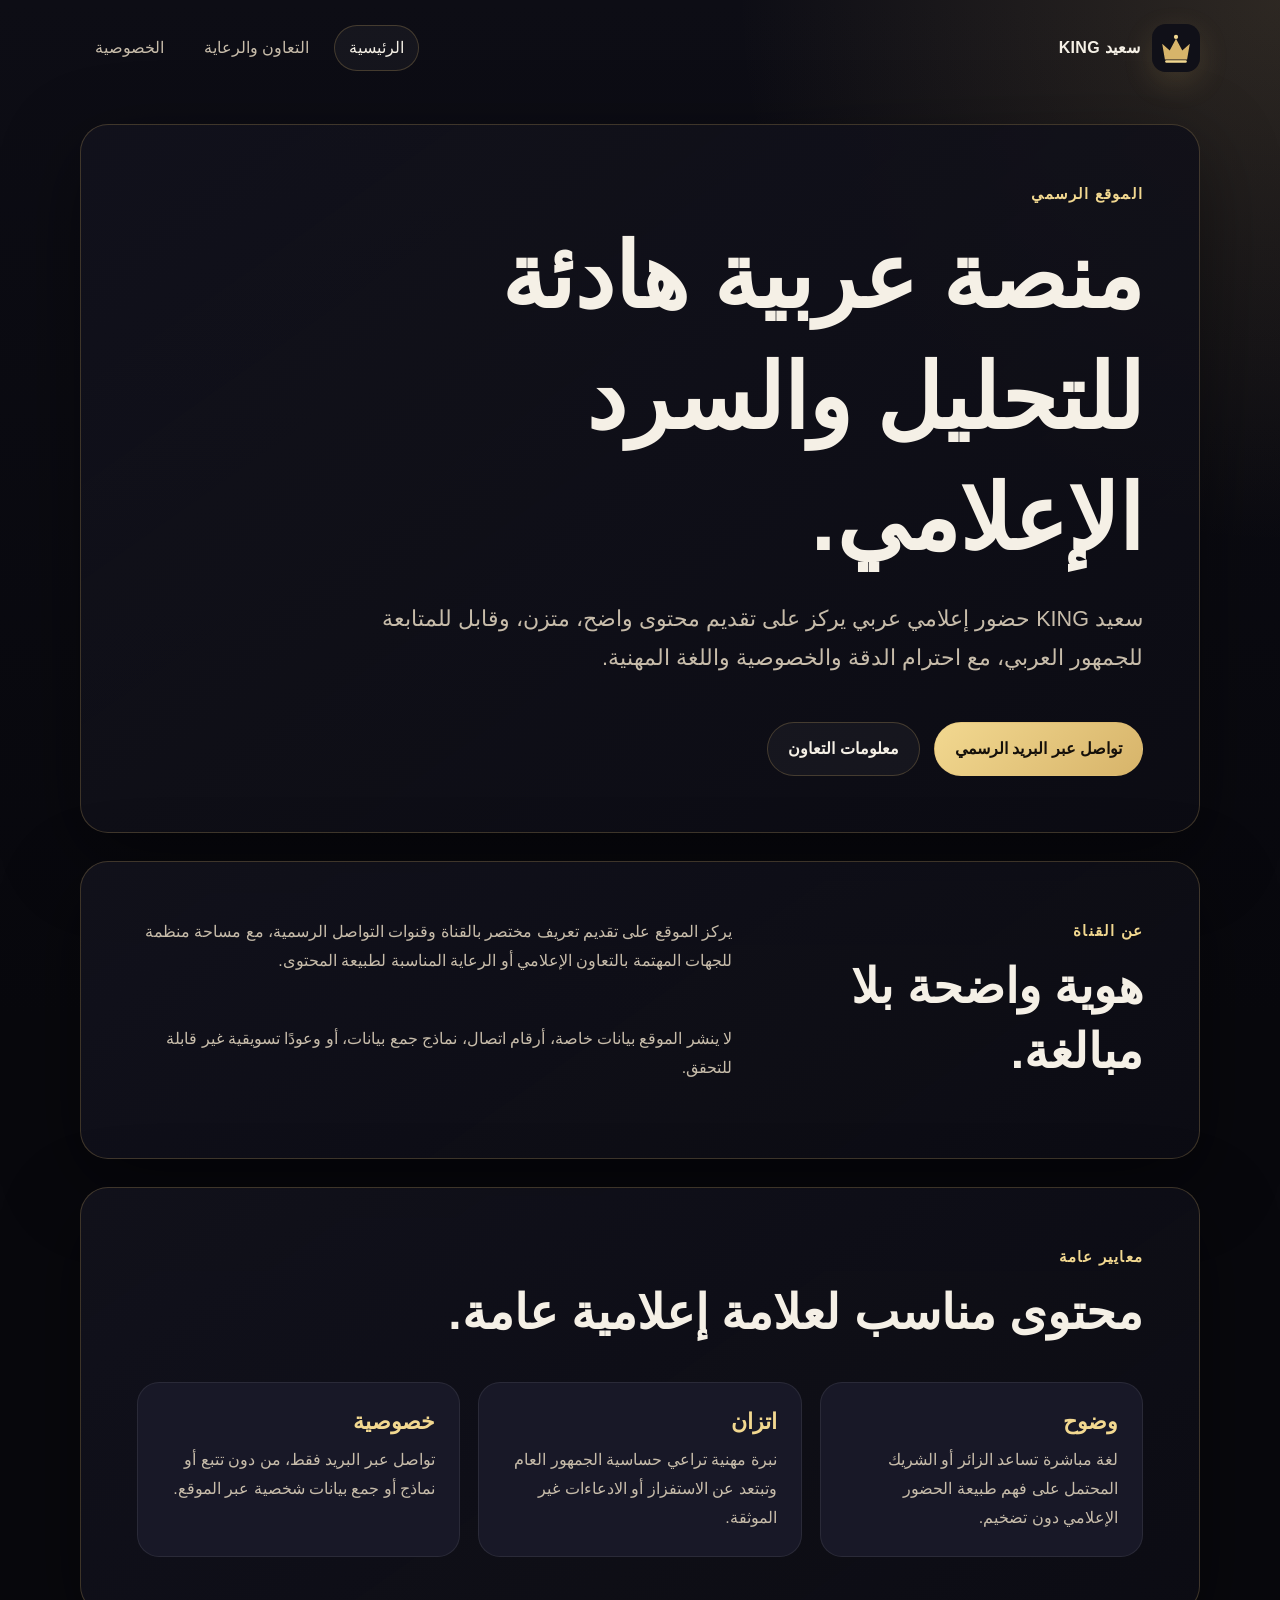
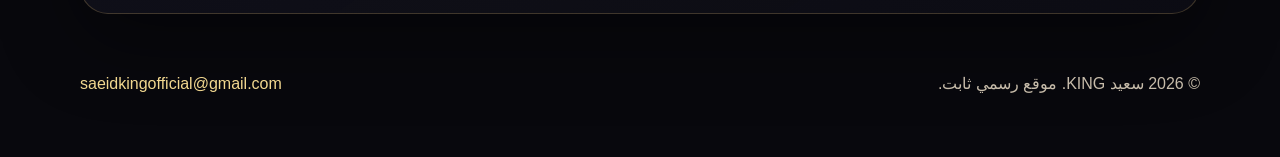
==== commit 7534c1e9: "Harden static site for production review" ====
--- a/index.html
+++ b/index.html
@@ -3,90 +3,69 @@
 <head>
   <meta charset="utf-8">
   <meta name="viewport" content="width=device-width, initial-scale=1">
-  <title>Saeid KING | تحليل عربي وسرد بصري</title>
-  <meta name="description" content="الموقع الرسمي لقناة Saeid KING: تحليل عربي منظم وسرد بصري هادئ للتعاون والرعاية والمتابعة.">
+  <title>سعيد KING | قناة تحليل وسرد عربي</title>
+  <meta name="description" content="الموقع الرسمي لقناة سعيد KING: مساحة عربية هادئة للتحليل والسرد الإعلامي والعمل التعاوني المهني.">
+  <link rel="stylesheet" href="assets/css/styles.css">
   <link rel="icon" href="assets/img/saeid-king-mark.svg" type="image/svg+xml">
-  <link rel="stylesheet" href="assets/css/styles.css">
 </head>
 <body>
   <header class="site-header">
-    <nav class="container nav" aria-label="التنقل الرئيسي">
-      <a class="brand" href="./" aria-label="Saeid KING الرئيسية">
-        <img src="assets/img/saeid-king-mark.svg" alt="" width="40" height="40">
-        <span>Saeid KING</span>
-      </a>
-      <div class="nav-links">
-        <a href="#about">عن القناة</a>
-        <a href="#pillars">المحاور</a>
-        <a href="media-kit.html">Media Kit</a>
-        <a href="privacy.html">الخصوصية</a>
-      </div>
+    <a class="brand" href="index.html" aria-label="العودة إلى الصفحة الرئيسية">
+      <img src="assets/img/saeid-king-mark.svg" width="48" height="48" alt="شعار سعيد KING">
+      <span>سعيد KING</span>
+    </a>
+    <nav class="site-nav" aria-label="التنقل الرئيسي">
+      <a href="index.html" aria-current="page">الرئيسية</a>
+      <a href="media-kit.html">التعاون والرعاية</a>
+      <a href="privacy.html">الخصوصية</a>
     </nav>
   </header>
 
   <main>
-    <section class="hero section-pad">
-      <div class="container hero-grid">
-        <div>
-          <p class="eyebrow">قناة عربية مستقلة</p>
-          <h1>تحليل هادئ، سرد بصري، وصورة أوضح للأحداث.</h1>
-          <p class="hero-lead">Saeid KING مساحة إعلامية عربية تركّز على تبسيط الملفات العالمية والاقتصادية والتقنية بلغة منظمة وموثوقة.</p>
-          <div class="button-row">
-            <a class="button button-primary" href="mailto:saeidwebbservice@gmail.com">للتعاون الإعلامي</a>
-            <a class="button button-secondary" href="media-kit.html">عرض ملف التعريف</a>
-          </div>
-        </div>
-        <aside class="hero-card" aria-label="هوية Saeid KING">
-          <img src="assets/img/saeid-king-mark.svg" alt="Saeid KING mark" width="120" height="120">
-          <p>محتوى عربي جاد يوازن بين الوضوح، الاحترام، والاستقلالية التحريرية.</p>
-        </aside>
+    <section class="hero section-block" id="top">
+      <p class="eyebrow">الموقع الرسمي</p>
+      <h1>منصة عربية هادئة للتحليل والسرد الإعلامي.</h1>
+      <p class="lead">سعيد KING حضور إعلامي عربي يركز على تقديم محتوى واضح، متزن، وقابل للمتابعة للجمهور العربي، مع احترام الدقة والخصوصية واللغة المهنية.</p>
+      <div class="actions" aria-label="روابط مهمة">
+        <a class="button primary" href="mailto:saeidkingofficial@gmail.com">تواصل عبر البريد الرسمي</a>
+        <a class="button secondary" href="media-kit.html">معلومات التعاون</a>
       </div>
     </section>
 
-    <section id="about" class="section-pad section-muted">
-      <div class="container split">
-        <div>
-          <p class="eyebrow">عن القناة</p>
-          <h2>منصة مبنية للثقة قبل الانتشار.</h2>
-        </div>
-        <p>Saeid KING تقدم قراءة مرتبة للأحداث دون مبالغة أو ادعاءات غير موثقة، مع اهتمام بالشكل البصري الذي يساعد المشاهد على المتابعة والفهم.</p>
+    <section class="section-block grid two-columns" aria-labelledby="about-title">
+      <div>
+        <p class="eyebrow">عن القناة</p>
+        <h2 id="about-title">هوية واضحة بلا مبالغة.</h2>
+      </div>
+      <div class="copy-stack">
+        <p>يركز الموقع على تقديم تعريف مختصر بالقناة وقنوات التواصل الرسمية، مع مساحة منظمة للجهات المهتمة بالتعاون الإعلامي أو الرعاية المناسبة لطبيعة المحتوى.</p>
+        <p>لا ينشر الموقع بيانات خاصة، أرقام اتصال، نماذج جمع بيانات، أو وعودًا تسويقية غير قابلة للتحقق.</p>
       </div>
     </section>
 
-    <section id="pillars" class="section-pad">
-      <div class="container">
-        <p class="eyebrow">محاور المحتوى</p>
-        <div class="cards">
-          <article class="card">
-            <h2>تحليل عالمي</h2>
-            <p>تفكيك السياق والخلفيات بطريقة مبسطة ومنظمة.</p>
-          </article>
-          <article class="card">
-            <h2>اقتصاد وتقنية</h2>
-            <p>قراءة التحولات المؤثرة على الجمهور العربي بلغة واضحة.</p>
-          </article>
-          <article class="card">
-            <h2>سرد بصري</h2>
-            <p>استخدام بنية قصصية وتصميم هادئ لدعم الفكرة لا لتضخيمها.</p>
-          </article>
-        </div>
+    <section class="section-block cards" aria-labelledby="principles-title">
+      <div class="section-heading">
+        <p class="eyebrow">معايير عامة</p>
+        <h2 id="principles-title">محتوى مناسب لعلامة إعلامية عامة.</h2>
       </div>
-    </section>
-
-    <section class="section-pad section-dark">
-      <div class="container cta">
-        <h2>للتعاون والرعاية</h2>
-        <p>أي تعاون يجب أن يحافظ على استقلالية المحتوى وثقة الجمهور، ويُعرض فقط بعد التحقق من تفاصيله.</p>
-        <a class="button button-primary" href="media-kit.html">الانتقال إلى Media Kit</a>
-      </div>
+      <article class="card">
+        <h3>وضوح</h3>
+        <p>لغة مباشرة تساعد الزائر أو الشريك المحتمل على فهم طبيعة الحضور الإعلامي دون تضخيم.</p>
+      </article>
+      <article class="card">
+        <h3>اتزان</h3>
+        <p>نبرة مهنية تراعي حساسية الجمهور العام وتبتعد عن الاستفزاز أو الادعاءات غير الموثقة.</p>
+      </article>
+      <article class="card">
+        <h3>خصوصية</h3>
+        <p>تواصل عبر البريد فقط، من دون تتبع أو نماذج أو جمع بيانات شخصية عبر الموقع.</p>
+      </article>
     </section>
   </main>
 
   <footer class="site-footer">
-    <div class="container footer-inner">
-      <p>© Saeid KING</p>
-      <a href="privacy.html">الخصوصية</a>
-    </div>
+    <p>© <span>2026</span> سعيد KING. موقع رسمي ثابت.</p>
+    <p><a href="mailto:saeidkingofficial@gmail.com">saeidkingofficial@gmail.com</a></p>
   </footer>
 </body>
 </html>
--- a/assets/css/styles.css
+++ b/assets/css/styles.css
@@ -1,14 +1,15 @@
 :root {
   color-scheme: dark;
-  --bg: #070b16;
-  --surface: #0f172a;
-  --surface-soft: #162036;
-  --text: #f4f7fb;
-  --muted: #b7c2d6;
-  --gold: #e8b866;
-  --gold-dark: #b9862d;
-  --border: rgba(255, 255, 255, 0.12);
-  --shadow: 0 24px 80px rgba(0, 0, 0, 0.35);
+  --bg: #08080d;
+  --panel: #12121c;
+  --panel-soft: #181827;
+  --text: #f5f0e6;
+  --muted: #c7bcaa;
+  --line: rgba(215, 180, 106, 0.24);
+  --gold: #d7b46a;
+  --gold-bright: #f2d890;
+  --shadow: 0 24px 80px rgba(0, 0, 0, 0.42);
+  font-family: Tahoma, Arial, sans-serif;
 }
 
 * {
@@ -20,10 +21,12 @@
 }
 
 body {
+  min-height: 100vh;
   margin: 0;
-  background: radial-gradient(circle at top left, rgba(232, 184, 102, 0.18), transparent 32rem), var(--bg);
-  color: var(--text);
-  font-family: Tahoma, Arial, sans-serif;
+  color: var(--text);
+  background:
+    radial-gradient(circle at top right, rgba(215, 180, 106, 0.16), transparent 34rem),
+    linear-gradient(180deg, #0d0d15 0%, var(--bg) 58%);
   line-height: 1.8;
 }
 
@@ -36,116 +39,183 @@
   height: auto;
 }
 
-.container {
+.site-header,
+.site-footer,
+main {
   width: min(1120px, calc(100% - 32px));
   margin-inline: auto;
 }
 
 .site-header {
-  position: sticky;
-  top: 0;
-  z-index: 10;
-  border-bottom: 1px solid var(--border);
-  background: rgba(7, 11, 22, 0.86);
-  backdrop-filter: blur(16px);
-}
-
-.nav,
-.footer-inner {
   display: flex;
   align-items: center;
   justify-content: space-between;
   gap: 24px;
-  padding-block: 16px;
-}
-
-.brand,
-.nav-links,
-.button-row,
-.footer-inner {
-  display: flex;
-  align-items: center;
+  padding: 24px 0;
 }
 
 .brand {
+  display: inline-flex;
+  align-items: center;
   gap: 12px;
+  color: var(--text);
   font-weight: 800;
   text-decoration: none;
   letter-spacing: 0.02em;
 }
 
-.nav-links {
+.brand img {
+  border-radius: 14px;
+  box-shadow: 0 10px 30px rgba(215, 180, 106, 0.16);
+}
+
+.site-nav {
+  display: flex;
   flex-wrap: wrap;
-  gap: 18px;
-  color: var(--muted);
-  font-size: 0.95rem;
-}
-
-.nav-links a,
-.text-link,
-.footer-inner a {
-  text-decoration: none;
-}
-
-.nav-links a:hover,
-.text-link:hover,
-.footer-inner a:hover {
-  color: var(--gold);
-}
-
-.section-pad {
-  padding-block: clamp(56px, 9vw, 112px);
-}
-
-.hero-grid,
-.split {
-  display: grid;
-  grid-template-columns: minmax(0, 1.4fr) minmax(280px, 0.6fr);
-  gap: clamp(32px, 6vw, 72px);
-  align-items: center;
+  align-items: center;
+  justify-content: flex-end;
+  gap: 10px;
+}
+
+.site-nav a {
+  border: 1px solid transparent;
+  border-radius: 999px;
+  padding: 8px 14px;
+  color: var(--muted);
+  text-decoration: none;
+}
+
+.site-nav a:hover,
+.site-nav a:focus-visible,
+.site-nav a[aria-current="page"] {
+  border-color: var(--line);
+  color: var(--text);
+  background: rgba(255, 255, 255, 0.04);
+}
+
+.section-block {
+  margin: 28px 0;
+  border: 1px solid var(--line);
+  border-radius: 28px;
+  padding: clamp(24px, 5vw, 56px);
+  background: linear-gradient(145deg, rgba(18, 18, 28, 0.94), rgba(13, 13, 21, 0.82));
+  box-shadow: var(--shadow);
+}
+
+.hero {
+  min-height: 520px;
+  display: grid;
+  align-content: center;
+}
+
+.hero.compact {
+  min-height: 360px;
+}
+
+.center {
+  text-align: center;
+  justify-items: center;
 }
 
 .eyebrow {
-  margin: 0 0 12px;
-  color: var(--gold);
-  font-weight: 800;
+  margin: 0 0 10px;
+  color: var(--gold-bright);
+  font-size: 0.92rem;
+  font-weight: 700;
   letter-spacing: 0.08em;
   text-transform: uppercase;
 }
 
 h1,
+h2,
+h3,
+p {
+  margin-top: 0;
+}
+
+h1,
+h2,
+h3 {
+  line-height: 1.35;
+}
+
+h1 {
+  max-width: 850px;
+  margin-bottom: 20px;
+  font-size: clamp(2.4rem, 7vw, 5.8rem);
+}
+
 h2 {
-  margin: 0 0 18px;
-  line-height: 1.25;
-}
-
-h1 {
-  max-width: 760px;
-  font-size: clamp(2.35rem, 6vw, 5rem);
-}
-
-h2 {
-  font-size: clamp(1.6rem, 3vw, 2.35rem);
-}
-
-p {
-  margin: 0 0 16px;
-}
-
-.hero-lead,
-.split p,
+  margin-bottom: 18px;
+  font-size: clamp(1.7rem, 4vw, 3rem);
+}
+
+h3 {
+  margin-bottom: 10px;
+  color: var(--gold-bright);
+  font-size: 1.35rem;
+}
+
+.lead {
+  max-width: 780px;
+  color: var(--muted);
+  font-size: clamp(1.08rem, 2vw, 1.35rem);
+}
+
+.copy-stack {
+  display: grid;
+  gap: 14px;
+  color: var(--muted);
+}
+
+.copy-stack p:last-child,
+.card p:last-child,
+.notice p:last-child,
+.site-footer p:last-child {
+  margin-bottom: 0;
+}
+
+.narrow {
+  max-width: 880px;
+}
+
+.grid {
+  display: grid;
+  gap: 28px;
+}
+
+.two-columns {
+  grid-template-columns: minmax(0, 0.9fr) minmax(0, 1.4fr);
+}
+
+.section-heading {
+  grid-column: 1 / -1;
+}
+
+.cards {
+  display: grid;
+  grid-template-columns: repeat(3, minmax(0, 1fr));
+  gap: 18px;
+}
+
+.card,
+.notice {
+  border: 1px solid rgba(255, 255, 255, 0.08);
+  border-radius: 22px;
+  padding: 24px;
+  background: var(--panel-soft);
+}
+
 .card p,
-.hero-card p,
-.page-card p,
-.cta p {
-  color: var(--muted);
-  font-size: 1.08rem;
-}
-
-.button-row {
+.notice p {
+  color: var(--muted);
+}
+
+.actions {
+  display: flex;
   flex-wrap: wrap;
   gap: 14px;
-  margin-top: 28px;
+  margin-top: 22px;
 }
 
 .button {
@@ -153,100 +223,63 @@
   align-items: center;
   justify-content: center;
   min-height: 48px;
+  border: 1px solid var(--line);
   border-radius: 999px;
-  padding: 10px 22px;
-  border: 1px solid transparent;
+  padding: 12px 20px;
   font-weight: 800;
   text-decoration: none;
 }
 
-.button-primary {
-  background: linear-gradient(135deg, var(--gold), var(--gold-dark));
-  color: #111827;
-}
-
-.button-secondary {
-  border-color: var(--border);
-  background: rgba(255, 255, 255, 0.05);
-}
-
-.hero-card,
-.card,
-.page-card {
-  border: 1px solid var(--border);
-  border-radius: 28px;
-  background: linear-gradient(180deg, rgba(255, 255, 255, 0.08), rgba(255, 255, 255, 0.03));
-  box-shadow: var(--shadow);
-}
-
-.hero-card {
-  padding: 34px;
-  text-align: center;
-}
-
-.hero-card img {
-  margin-bottom: 22px;
-}
-
-.section-muted {
-  background: rgba(255, 255, 255, 0.035);
-  border-block: 1px solid var(--border);
-}
-
-.cards {
-  display: grid;
-  grid-template-columns: repeat(3, minmax(0, 1fr));
-  gap: 18px;
-  margin-top: 28px;
-}
-
-.card,
-.page-card {
-  padding: clamp(24px, 4vw, 40px);
-}
-
-.section-dark {
-  background: #050814;
-}
-
-.cta {
-  text-align: center;
+.button.primary {
+  color: #15100a;
+  background: linear-gradient(135deg, var(--gold-bright), var(--gold));
+}
+
+.button.secondary {
+  color: var(--text);
+  background: rgba(255, 255, 255, 0.04);
+}
+
+.button:hover,
+.button:focus-visible {
+  transform: translateY(-1px);
 }
 
 .site-footer {
-  border-top: 1px solid var(--border);
-  color: var(--muted);
-}
-
-.page-card {
-  max-width: 860px;
-}
-
-.center {
-  text-align: center;
-}
-
-.content-section {
-  margin-top: 28px;
-  padding-top: 28px;
-  border-top: 1px solid var(--border);
-}
-
-@media (max-width: 780px) {
-  .nav,
-  .footer-inner,
-  .hero-grid,
-  .split {
-    grid-template-columns: 1fr;
-  }
-
-  .nav,
-  .footer-inner {
+  display: flex;
+  flex-wrap: wrap;
+  justify-content: space-between;
+  gap: 12px;
+  padding: 28px 0 42px;
+  color: var(--muted);
+}
+
+.site-footer a {
+  color: var(--gold-bright);
+  text-decoration: none;
+}
+
+@media (max-width: 760px) {
+  .site-header {
     align-items: flex-start;
     flex-direction: column;
   }
 
+  .site-nav {
+    justify-content: flex-start;
+  }
+
+  .hero {
+    min-height: auto;
+  }
+
+  .two-columns,
   .cards {
     grid-template-columns: 1fr;
   }
-}
+
+  .button,
+  .actions {
+    width: 100%;
+  }
+}
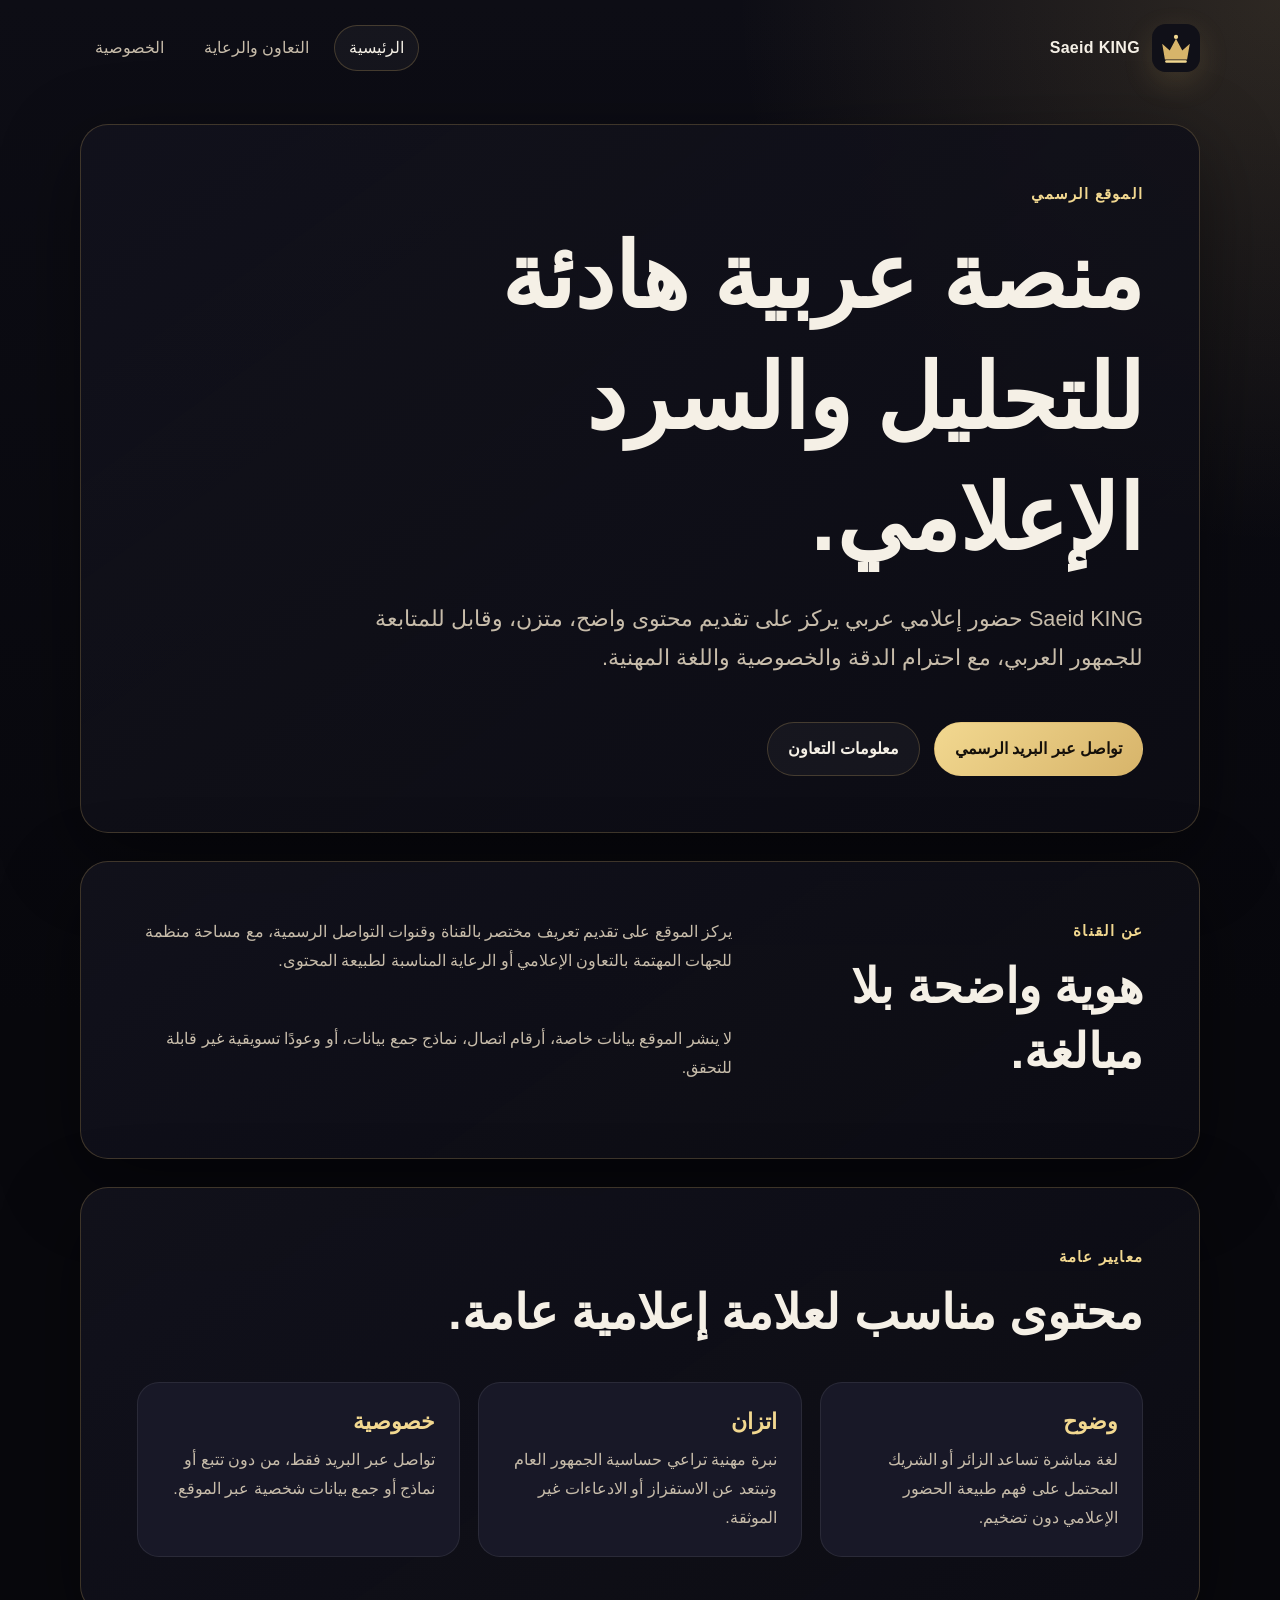
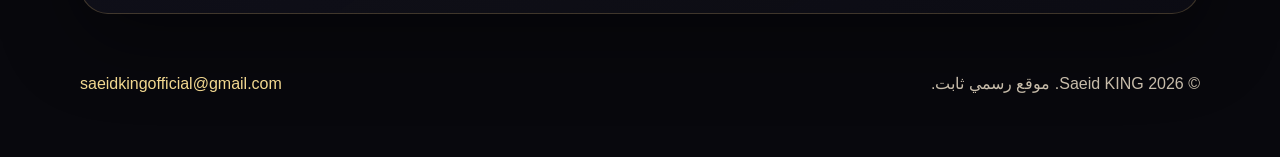
==== commit 7048bd15: "Use Saeid KING brand consistently" ====
--- a/index.html
+++ b/index.html
@@ -3,16 +3,16 @@
 <head>
   <meta charset="utf-8">
   <meta name="viewport" content="width=device-width, initial-scale=1">
-  <title>سعيد KING | قناة تحليل وسرد عربي</title>
-  <meta name="description" content="الموقع الرسمي لقناة سعيد KING: مساحة عربية هادئة للتحليل والسرد الإعلامي والعمل التعاوني المهني.">
+  <title>Saeid KING | قناة تحليل وسرد عربي</title>
+  <meta name="description" content="الموقع الرسمي لقناة Saeid KING: مساحة عربية هادئة للتحليل والسرد الإعلامي والعمل التعاوني المهني.">
   <link rel="stylesheet" href="assets/css/styles.css">
   <link rel="icon" href="assets/img/saeid-king-mark.svg" type="image/svg+xml">
 </head>
 <body>
   <header class="site-header">
     <a class="brand" href="index.html" aria-label="العودة إلى الصفحة الرئيسية">
-      <img src="assets/img/saeid-king-mark.svg" width="48" height="48" alt="شعار سعيد KING">
-      <span>سعيد KING</span>
+      <img src="assets/img/saeid-king-mark.svg" width="48" height="48" alt="شعار Saeid KING">
+      <span>Saeid KING</span>
     </a>
     <nav class="site-nav" aria-label="التنقل الرئيسي">
       <a href="index.html" aria-current="page">الرئيسية</a>
@@ -25,7 +25,7 @@
     <section class="hero section-block" id="top">
       <p class="eyebrow">الموقع الرسمي</p>
       <h1>منصة عربية هادئة للتحليل والسرد الإعلامي.</h1>
-      <p class="lead">سعيد KING حضور إعلامي عربي يركز على تقديم محتوى واضح، متزن، وقابل للمتابعة للجمهور العربي، مع احترام الدقة والخصوصية واللغة المهنية.</p>
+      <p class="lead">Saeid KING حضور إعلامي عربي يركز على تقديم محتوى واضح، متزن، وقابل للمتابعة للجمهور العربي، مع احترام الدقة والخصوصية واللغة المهنية.</p>
       <div class="actions" aria-label="روابط مهمة">
         <a class="button primary" href="mailto:saeidkingofficial@gmail.com">تواصل عبر البريد الرسمي</a>
         <a class="button secondary" href="media-kit.html">معلومات التعاون</a>
@@ -64,7 +64,7 @@
   </main>
 
   <footer class="site-footer">
-    <p>© <span>2026</span> سعيد KING. موقع رسمي ثابت.</p>
+    <p>© <span>2026</span> Saeid KING. موقع رسمي ثابت.</p>
     <p><a href="mailto:saeidkingofficial@gmail.com">saeidkingofficial@gmail.com</a></p>
   </footer>
 </body>
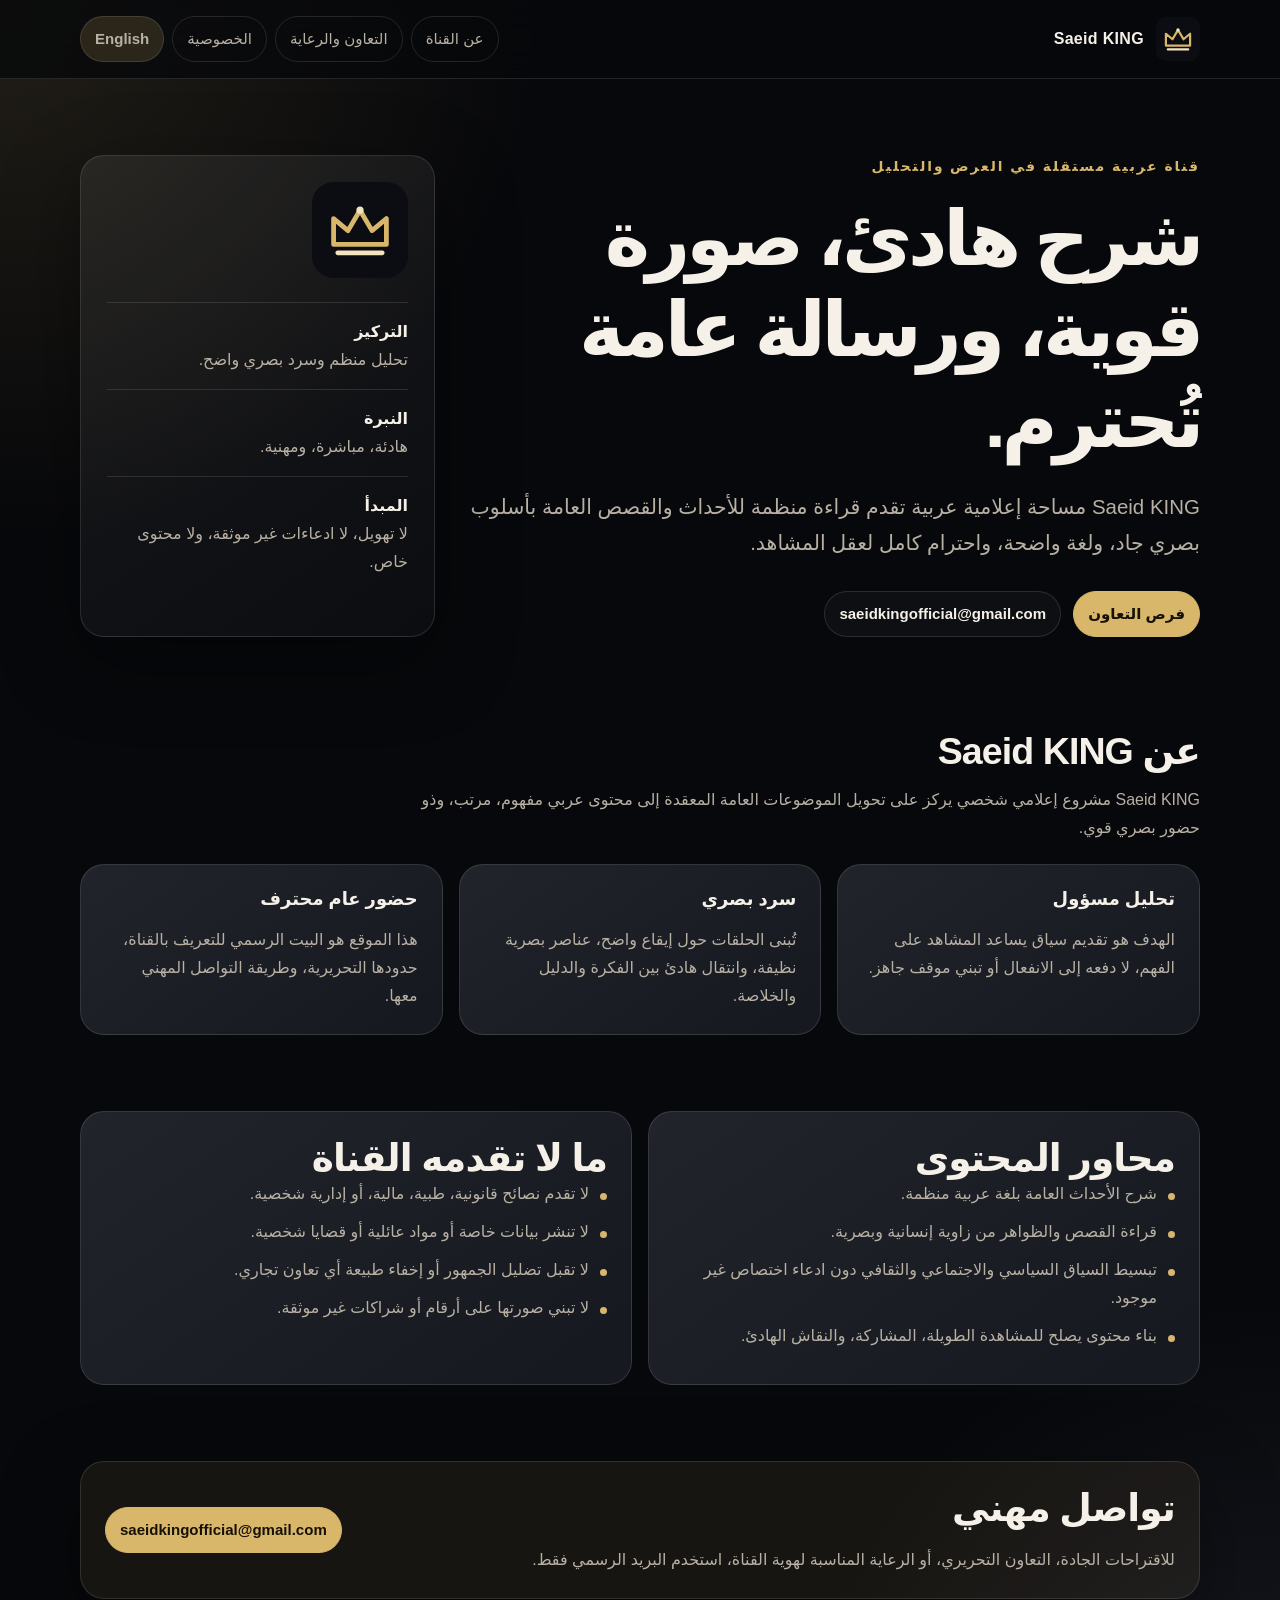
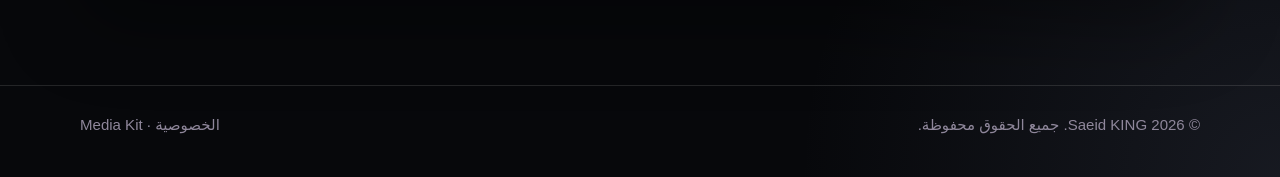
==== commit e26f3046: "Ensure English page is checked in PR branch" ====
--- a/index.html
+++ b/index.html
@@ -3,69 +3,112 @@
 <head>
   <meta charset="utf-8">
   <meta name="viewport" content="width=device-width, initial-scale=1">
-  <title>Saeid KING | قناة تحليل وسرد عربي</title>
-  <meta name="description" content="الموقع الرسمي لقناة Saeid KING: مساحة عربية هادئة للتحليل والسرد الإعلامي والعمل التعاوني المهني.">
+  <title>Saeid KING — الموقع الرسمي</title>
+  <meta name="description" content="الموقع الرسمي لقناة Saeid KING: تحليل عربي هادئ، سرد بصري، وشرح منظم للقضايا العامة.">
   <link rel="stylesheet" href="assets/css/styles.css">
-  <link rel="icon" href="assets/img/saeid-king-mark.svg" type="image/svg+xml">
 </head>
-<body>
+<body dir="rtl">
+  <a class="skip-link" href="#main">تجاوز إلى المحتوى</a>
   <header class="site-header">
-    <a class="brand" href="index.html" aria-label="العودة إلى الصفحة الرئيسية">
-      <img src="assets/img/saeid-king-mark.svg" width="48" height="48" alt="شعار Saeid KING">
-      <span>Saeid KING</span>
-    </a>
-    <nav class="site-nav" aria-label="التنقل الرئيسي">
-      <a href="index.html" aria-current="page">الرئيسية</a>
-      <a href="media-kit.html">التعاون والرعاية</a>
-      <a href="privacy.html">الخصوصية</a>
+    <nav class="container nav" aria-label="التنقل الرئيسي">
+      <a class="brand" href="index.html" aria-label="Saeid KING">
+        <img src="assets/img/saeid-king-mark.svg" alt="" width="44" height="44">
+        <span>Saeid KING</span>
+      </a>
+      <div class="nav-links">
+        <a href="#about">عن القناة</a>
+        <a href="media-kit.html">التعاون والرعاية</a>
+        <a href="privacy.html">الخصوصية</a>
+        <a class="language-link" href="en.html" hreflang="en" lang="en" dir="ltr">English</a>
+      </div>
     </nav>
   </header>
 
-  <main>
-    <section class="hero section-block" id="top">
-      <p class="eyebrow">الموقع الرسمي</p>
-      <h1>منصة عربية هادئة للتحليل والسرد الإعلامي.</h1>
-      <p class="lead">Saeid KING حضور إعلامي عربي يركز على تقديم محتوى واضح، متزن، وقابل للمتابعة للجمهور العربي، مع احترام الدقة والخصوصية واللغة المهنية.</p>
-      <div class="actions" aria-label="روابط مهمة">
-        <a class="button primary" href="mailto:saeidkingofficial@gmail.com">تواصل عبر البريد الرسمي</a>
-        <a class="button secondary" href="media-kit.html">معلومات التعاون</a>
+  <main id="main">
+    <section class="hero">
+      <div class="container hero-grid">
+        <div>
+          <p class="eyebrow">قناة عربية مستقلة في العرض والتحليل</p>
+          <h1>شرح هادئ، صورة قوية، ورسالة عامة تُحترم.</h1>
+          <p class="lead">Saeid KING مساحة إعلامية عربية تقدم قراءة منظمة للأحداث والقصص العامة بأسلوب بصري جاد، ولغة واضحة، واحترام كامل لعقل المشاهد.</p>
+          <div class="hero-actions">
+            <a class="button primary" href="media-kit.html">فرص التعاون</a>
+            <a class="button ghost" href="mailto:saeidkingofficial@gmail.com">saeidkingofficial@gmail.com</a>
+          </div>
+        </div>
+        <aside class="hero-card" aria-label="هوية القناة">
+          <img class="mark-large" src="assets/img/saeid-king-mark.svg" alt="علامة Saeid KING" width="96" height="96">
+          <ul class="stat-list">
+            <li><strong>التركيز</strong><span>تحليل منظم وسرد بصري واضح.</span></li>
+            <li><strong>النبرة</strong><span>هادئة، مباشرة، ومهنية.</span></li>
+            <li><strong>المبدأ</strong><span>لا تهويل، لا ادعاءات غير موثقة، ولا محتوى خاص.</span></li>
+          </ul>
+        </aside>
       </div>
     </section>
 
-    <section class="section-block grid two-columns" aria-labelledby="about-title">
-      <div>
-        <p class="eyebrow">عن القناة</p>
-        <h2 id="about-title">هوية واضحة بلا مبالغة.</h2>
-      </div>
-      <div class="copy-stack">
-        <p>يركز الموقع على تقديم تعريف مختصر بالقناة وقنوات التواصل الرسمية، مع مساحة منظمة للجهات المهتمة بالتعاون الإعلامي أو الرعاية المناسبة لطبيعة المحتوى.</p>
-        <p>لا ينشر الموقع بيانات خاصة، أرقام اتصال، نماذج جمع بيانات، أو وعودًا تسويقية غير قابلة للتحقق.</p>
+    <section id="about" class="section">
+      <div class="container">
+        <div class="section-head">
+          <h2>عن Saeid KING</h2>
+          <p>Saeid KING مشروع إعلامي شخصي يركز على تحويل الموضوعات العامة المعقدة إلى محتوى عربي مفهوم، مرتب، وذو حضور بصري قوي.</p>
+        </div>
+        <div class="grid">
+          <article class="card">
+            <h3>تحليل مسؤول</h3>
+            <p>الهدف هو تقديم سياق يساعد المشاهد على الفهم، لا دفعه إلى الانفعال أو تبني موقف جاهز.</p>
+          </article>
+          <article class="card">
+            <h3>سرد بصري</h3>
+            <p>تُبنى الحلقات حول إيقاع واضح، عناصر بصرية نظيفة، وانتقال هادئ بين الفكرة والدليل والخلاصة.</p>
+          </article>
+          <article class="card">
+            <h3>حضور عام محترف</h3>
+            <p>هذا الموقع هو البيت الرسمي للتعريف بالقناة، حدودها التحريرية، وطريقة التواصل المهني معها.</p>
+          </article>
+        </div>
       </div>
     </section>
 
-    <section class="section-block cards" aria-labelledby="principles-title">
-      <div class="section-heading">
-        <p class="eyebrow">معايير عامة</p>
-        <h2 id="principles-title">محتوى مناسب لعلامة إعلامية عامة.</h2>
+    <section class="section">
+      <div class="container grid two">
+        <article class="card">
+          <h2>محاور المحتوى</h2>
+          <ul class="plain-list">
+            <li>شرح الأحداث العامة بلغة عربية منظمة.</li>
+            <li>قراءة القصص والظواهر من زاوية إنسانية وبصرية.</li>
+            <li>تبسيط السياق السياسي والاجتماعي والثقافي دون ادعاء اختصاص غير موجود.</li>
+            <li>بناء محتوى يصلح للمشاهدة الطويلة، المشاركة، والنقاش الهادئ.</li>
+          </ul>
+        </article>
+        <article class="card">
+          <h2>ما لا تقدمه القناة</h2>
+          <ul class="plain-list">
+            <li>لا تقدم نصائح قانونية، طبية، مالية، أو إدارية شخصية.</li>
+            <li>لا تنشر بيانات خاصة أو مواد عائلية أو قضايا شخصية.</li>
+            <li>لا تقبل تضليل الجمهور أو إخفاء طبيعة أي تعاون تجاري.</li>
+            <li>لا تبني صورتها على أرقام أو شراكات غير موثقة.</li>
+          </ul>
+        </article>
       </div>
-      <article class="card">
-        <h3>وضوح</h3>
-        <p>لغة مباشرة تساعد الزائر أو الشريك المحتمل على فهم طبيعة الحضور الإعلامي دون تضخيم.</p>
-      </article>
-      <article class="card">
-        <h3>اتزان</h3>
-        <p>نبرة مهنية تراعي حساسية الجمهور العام وتبتعد عن الاستفزاز أو الادعاءات غير الموثقة.</p>
-      </article>
-      <article class="card">
-        <h3>خصوصية</h3>
-        <p>تواصل عبر البريد فقط، من دون تتبع أو نماذج أو جمع بيانات شخصية عبر الموقع.</p>
-      </article>
+    </section>
+
+    <section class="section">
+      <div class="container notice contact-card">
+        <div>
+          <h2>تواصل مهني</h2>
+          <p>للاقتراحات الجادة، التعاون التحريري، أو الرعاية المناسبة لهوية القناة، استخدم البريد الرسمي فقط.</p>
+        </div>
+        <a class="button primary" href="mailto:saeidkingofficial@gmail.com">saeidkingofficial@gmail.com</a>
+      </div>
     </section>
   </main>
 
-  <footer class="site-footer">
-    <p>© <span>2026</span> Saeid KING. موقع رسمي ثابت.</p>
-    <p><a href="mailto:saeidkingofficial@gmail.com">saeidkingofficial@gmail.com</a></p>
+  <footer class="footer">
+    <div class="container">
+      <span>© 2026 Saeid KING. جميع الحقوق محفوظة.</span>
+      <span><a href="privacy.html">الخصوصية</a> · <a href="media-kit.html">Media Kit</a></span>
+    </div>
   </footer>
 </body>
 </html>
--- a/assets/css/styles.css
+++ b/assets/css/styles.css
@@ -1,285 +1,222 @@
 :root {
   color-scheme: dark;
-  --bg: #08080d;
-  --panel: #12121c;
-  --panel-soft: #181827;
-  --text: #f5f0e6;
-  --muted: #c7bcaa;
-  --line: rgba(215, 180, 106, 0.24);
-  --gold: #d7b46a;
-  --gold-bright: #f2d890;
-  --shadow: 0 24px 80px rgba(0, 0, 0, 0.42);
-  font-family: Tahoma, Arial, sans-serif;
-}
-
-* {
-  box-sizing: border-box;
-}
-
-html {
-  scroll-behavior: smooth;
-}
+  --bg: #07080b;
+  --panel: #10131a;
+  --panel-soft: #151923;
+  --text: #f5f1e8;
+  --muted: #b8b0a3;
+  --quiet: #8f879b;
+  --gold: #d8b66a;
+  --gold-soft: rgba(216, 182, 106, 0.16);
+  --line: rgba(245, 241, 232, 0.12);
+  --shadow: 0 24px 80px rgba(0, 0, 0, 0.38);
+  --radius: 24px;
+  --max: 1120px;
+}
+
+* { box-sizing: border-box; }
+
+html { scroll-behavior: smooth; }
 
 body {
+  margin: 0;
   min-height: 100vh;
-  margin: 0;
+  background:
+    radial-gradient(circle at top left, rgba(216, 182, 106, 0.13), transparent 34rem),
+    radial-gradient(circle at bottom right, rgba(95, 104, 132, 0.18), transparent 30rem),
+    var(--bg);
   color: var(--text);
-  background:
-    radial-gradient(circle at top right, rgba(215, 180, 106, 0.16), transparent 34rem),
-    linear-gradient(180deg, #0d0d15 0%, var(--bg) 58%);
-  line-height: 1.8;
-}
-
-a {
-  color: inherit;
-}
-
-img {
-  max-width: 100%;
-  height: auto;
-}
-
-.site-header,
-.site-footer,
-main {
-  width: min(1120px, calc(100% - 32px));
+  font-family: system-ui, -apple-system, BlinkMacSystemFont, "Segoe UI", sans-serif;
+  line-height: 1.75;
+}
+
+body[dir="rtl"] { font-family: Tahoma, Arial, system-ui, sans-serif; }
+
+a { color: inherit; text-decoration: none; }
+a:hover { color: var(--gold); }
+
+.container {
+  width: min(100% - 32px, var(--max));
   margin-inline: auto;
 }
 
+.skip-link {
+  position: absolute;
+  inset-inline-start: 16px;
+  top: -80px;
+  z-index: 10;
+  padding: 10px 14px;
+  border-radius: 999px;
+  background: var(--gold);
+  color: #151006;
+  font-weight: 800;
+}
+.skip-link:focus { top: 16px; }
+
 .site-header {
+  position: sticky;
+  top: 0;
+  z-index: 5;
+  border-bottom: 1px solid var(--line);
+  background: rgba(7, 8, 11, 0.78);
+  backdrop-filter: blur(18px);
+}
+
+.nav {
   display: flex;
   align-items: center;
   justify-content: space-between;
-  gap: 24px;
-  padding: 24px 0;
+  gap: 20px;
+  padding: 16px 0;
 }
 
 .brand {
   display: inline-flex;
   align-items: center;
   gap: 12px;
+  min-width: fit-content;
+  font-weight: 900;
+  letter-spacing: 0.02em;
+}
+
+.brand img { width: 44px; height: 44px; }
+
+.nav-links {
+  display: flex;
+  align-items: center;
+  justify-content: flex-end;
+  gap: 8px;
+  flex-wrap: wrap;
+}
+
+.nav-links a,
+.language-link,
+.button {
+  border: 1px solid var(--line);
+  border-radius: 999px;
+  padding: 9px 14px;
+  color: var(--muted);
+  font-size: 0.94rem;
+}
+
+.language-link {
+  color: var(--gold);
+  background: var(--gold-soft);
+  border-color: rgba(216, 182, 106, 0.36);
+  font-weight: 800;
+}
+
+.hero { padding: 76px 0 54px; }
+.hero-grid {
+  display: grid;
+  grid-template-columns: minmax(0, 1.35fr) minmax(280px, 0.65fr);
+  gap: 28px;
+  align-items: stretch;
+}
+
+.eyebrow {
+  margin: 0 0 14px;
+  color: var(--gold);
+  font-size: 0.86rem;
+  font-weight: 900;
+  letter-spacing: 0.14em;
+  text-transform: uppercase;
+}
+
+h1, h2, h3 { margin: 0; line-height: 1.18; }
+h1 { max-width: 900px; font-size: clamp(2.25rem, 6vw, 5.2rem); letter-spacing: -0.055em; }
+h2 { font-size: clamp(1.55rem, 3vw, 2.35rem); letter-spacing: -0.025em; }
+h3 { font-size: 1.12rem; }
+
+.lead {
+  max-width: 760px;
+  margin: 24px 0 0;
+  color: var(--muted);
+  font-size: clamp(1.08rem, 2vw, 1.28rem);
+}
+
+.hero-actions {
+  display: flex;
+  flex-wrap: wrap;
+  gap: 12px;
+  margin-top: 30px;
+}
+
+.button {
+  display: inline-flex;
+  align-items: center;
+  justify-content: center;
+  min-height: 44px;
   color: var(--text);
   font-weight: 800;
-  text-decoration: none;
-  letter-spacing: 0.02em;
-}
-
-.brand img {
-  border-radius: 14px;
-  box-shadow: 0 10px 30px rgba(215, 180, 106, 0.16);
-}
-
-.site-nav {
-  display: flex;
-  flex-wrap: wrap;
-  align-items: center;
-  justify-content: flex-end;
-  gap: 10px;
-}
-
-.site-nav a {
-  border: 1px solid transparent;
-  border-radius: 999px;
-  padding: 8px 14px;
-  color: var(--muted);
-  text-decoration: none;
-}
-
-.site-nav a:hover,
-.site-nav a:focus-visible,
-.site-nav a[aria-current="page"] {
-  border-color: var(--line);
-  color: var(--text);
-  background: rgba(255, 255, 255, 0.04);
-}
-
-.section-block {
-  margin: 28px 0;
+}
+.button.primary { background: var(--gold); color: #171105; border-color: var(--gold); }
+.button.ghost { background: rgba(255, 255, 255, 0.03); }
+
+.hero-card,
+.card,
+.notice {
   border: 1px solid var(--line);
-  border-radius: 28px;
-  padding: clamp(24px, 5vw, 56px);
-  background: linear-gradient(145deg, rgba(18, 18, 28, 0.94), rgba(13, 13, 21, 0.82));
+  border-radius: var(--radius);
+  background: linear-gradient(145deg, rgba(255,255,255,0.07), rgba(255,255,255,0.025));
   box-shadow: var(--shadow);
 }
 
-.hero {
-  min-height: 520px;
-  display: grid;
-  align-content: center;
-}
-
-.hero.compact {
-  min-height: 360px;
-}
-
-.center {
-  text-align: center;
-  justify-items: center;
-}
-
-.eyebrow {
-  margin: 0 0 10px;
-  color: var(--gold-bright);
-  font-size: 0.92rem;
-  font-weight: 700;
-  letter-spacing: 0.08em;
-  text-transform: uppercase;
-}
-
-h1,
-h2,
-h3,
-p {
-  margin-top: 0;
-}
-
-h1,
-h2,
-h3 {
-  line-height: 1.35;
-}
-
-h1 {
-  max-width: 850px;
-  margin-bottom: 20px;
-  font-size: clamp(2.4rem, 7vw, 5.8rem);
-}
-
-h2 {
-  margin-bottom: 18px;
-  font-size: clamp(1.7rem, 4vw, 3rem);
-}
-
-h3 {
-  margin-bottom: 10px;
-  color: var(--gold-bright);
-  font-size: 1.35rem;
-}
-
-.lead {
-  max-width: 780px;
-  color: var(--muted);
-  font-size: clamp(1.08rem, 2vw, 1.35rem);
-}
-
-.copy-stack {
-  display: grid;
-  gap: 14px;
-  color: var(--muted);
-}
-
-.copy-stack p:last-child,
-.card p:last-child,
-.notice p:last-child,
-.site-footer p:last-child {
-  margin-bottom: 0;
-}
-
-.narrow {
-  max-width: 880px;
-}
+.hero-card { padding: 26px; }
+.mark-large {
+  display: block;
+  width: 96px;
+  height: 96px;
+  margin-bottom: 24px;
+}
+
+.stat-list, .plain-list { list-style: none; padding: 0; margin: 0; }
+.stat-list li { padding: 15px 0; border-top: 1px solid var(--line); }
+.stat-list strong { display: block; color: var(--text); }
+.stat-list span { color: var(--muted); }
+
+.section { padding: 38px 0; }
+.section-head { max-width: 780px; margin-bottom: 22px; }
+.section-head p { color: var(--muted); margin: 12px 0 0; }
 
 .grid {
   display: grid;
-  gap: 28px;
-}
-
-.two-columns {
-  grid-template-columns: minmax(0, 0.9fr) minmax(0, 1.4fr);
-}
-
-.section-heading {
-  grid-column: 1 / -1;
-}
-
-.cards {
-  display: grid;
   grid-template-columns: repeat(3, minmax(0, 1fr));
-  gap: 18px;
-}
-
-.card,
-.notice {
-  border: 1px solid rgba(255, 255, 255, 0.08);
-  border-radius: 22px;
-  padding: 24px;
-  background: var(--panel-soft);
-}
-
-.card p,
-.notice p {
-  color: var(--muted);
-}
-
-.actions {
-  display: flex;
-  flex-wrap: wrap;
-  gap: 14px;
-  margin-top: 22px;
-}
-
-.button {
-  display: inline-flex;
-  align-items: center;
-  justify-content: center;
-  min-height: 48px;
-  border: 1px solid var(--line);
-  border-radius: 999px;
-  padding: 12px 20px;
-  font-weight: 800;
-  text-decoration: none;
-}
-
-.button.primary {
-  color: #15100a;
-  background: linear-gradient(135deg, var(--gold-bright), var(--gold));
-}
-
-.button.secondary {
-  color: var(--text);
-  background: rgba(255, 255, 255, 0.04);
-}
-
-.button:hover,
-.button:focus-visible {
-  transform: translateY(-1px);
-}
-
-.site-footer {
-  display: flex;
-  flex-wrap: wrap;
-  justify-content: space-between;
-  gap: 12px;
-  padding: 28px 0 42px;
-  color: var(--muted);
-}
-
-.site-footer a {
-  color: var(--gold-bright);
-  text-decoration: none;
-}
-
-@media (max-width: 760px) {
-  .site-header {
-    align-items: flex-start;
-    flex-direction: column;
-  }
-
-  .site-nav {
-    justify-content: flex-start;
-  }
-
-  .hero {
-    min-height: auto;
-  }
-
-  .two-columns,
-  .cards {
-    grid-template-columns: 1fr;
-  }
-
-  .button,
-  .actions {
-    width: 100%;
-  }
-}
+  gap: 16px;
+}
+.grid.two { grid-template-columns: repeat(2, minmax(0, 1fr)); }
+
+.card { padding: 24px; background-color: var(--panel); box-shadow: none; }
+.card p, .card li, .notice p { color: var(--muted); }
+.card p:last-child, .notice p:last-child { margin-bottom: 0; }
+.card h3 { margin-bottom: 10px; color: var(--text); }
+.plain-list li { margin: 0 0 10px; padding-inline-start: 18px; position: relative; }
+.plain-list li::before {
+  content: "";
+  position: absolute;
+  inset-inline-start: 0;
+  top: 0.78em;
+  width: 7px;
+  height: 7px;
+  border-radius: 50%;
+  background: var(--gold);
+}
+
+.notice { padding: 24px; background: rgba(216, 182, 106, 0.08); }
+.contact-card { display: flex; flex-wrap: wrap; align-items: center; justify-content: space-between; gap: 18px; }
+.email { color: var(--gold); font-weight: 900; overflow-wrap: anywhere; }
+
+.footer {
+  margin-top: 48px;
+  border-top: 1px solid var(--line);
+  padding: 26px 0 38px;
+  color: var(--quiet);
+  font-size: 0.94rem;
+}
+.footer .container { display: flex; justify-content: space-between; flex-wrap: wrap; gap: 12px; }
+
+@media (max-width: 820px) {
+  .nav { align-items: flex-start; flex-direction: column; }
+  .hero-grid, .grid, .grid.two { grid-template-columns: 1fr; }
+  .hero { padding-top: 52px; }
+}
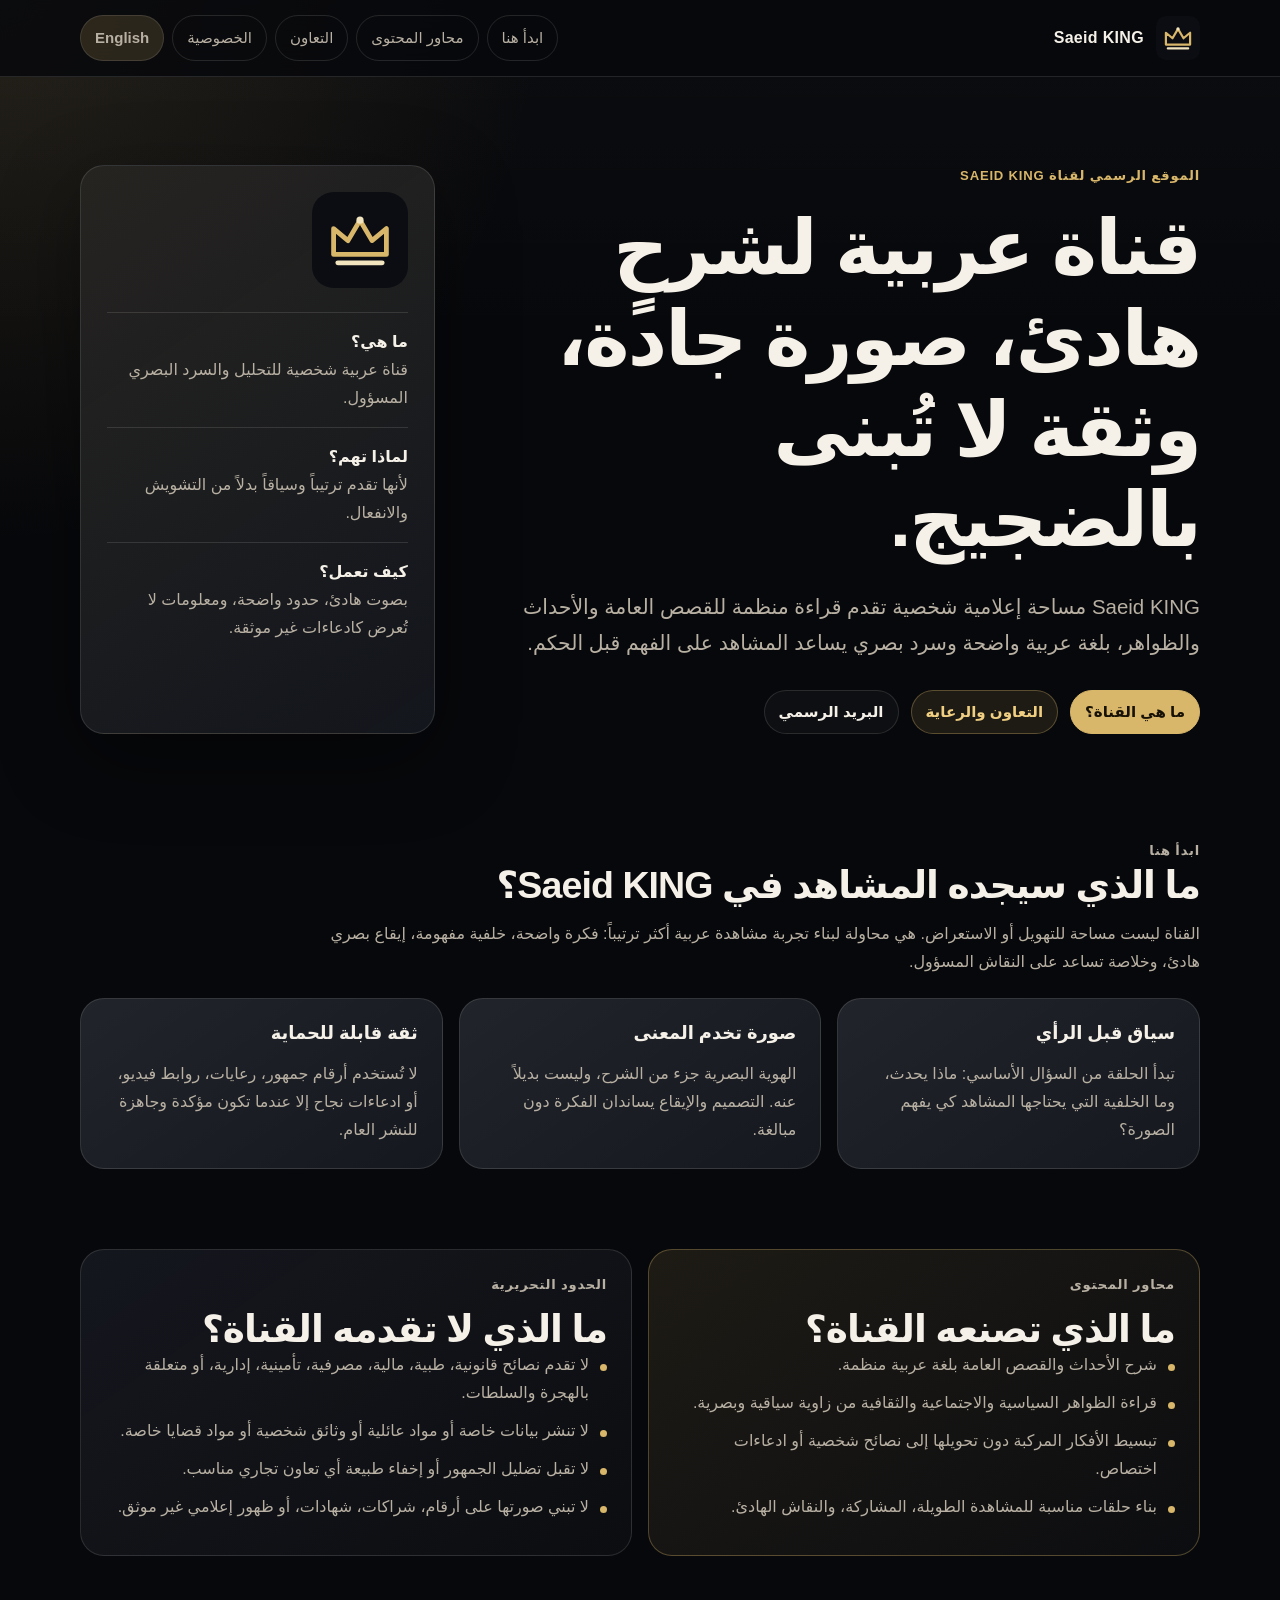
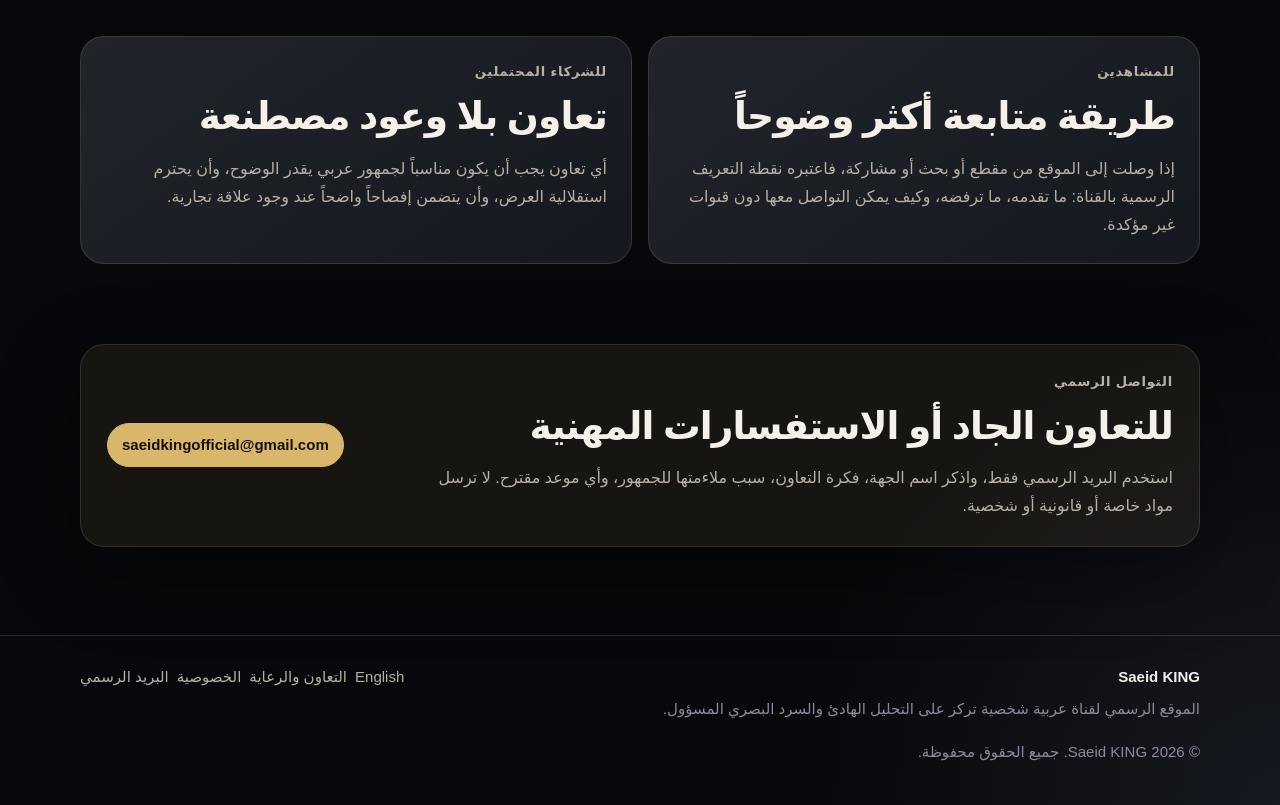
==== commit b0f367d7: "Elevate channel hub and collaboration materials" ====
--- a/index.html
+++ b/index.html
@@ -3,8 +3,12 @@
 <head>
   <meta charset="utf-8">
   <meta name="viewport" content="width=device-width, initial-scale=1">
-  <title>Saeid KING — الموقع الرسمي</title>
-  <meta name="description" content="الموقع الرسمي لقناة Saeid KING: تحليل عربي هادئ، سرد بصري، وشرح منظم للقضايا العامة.">
+  <title>Saeid KING — الموقع الرسمي لقناة عربية هادئة</title>
+  <meta name="description" content="الموقع الرسمي لقناة Saeid KING: شرح عربي منظم، سرد بصري جاد، وحدود تحريرية واضحة للتواصل والتعاون المهني.">
+  <meta property="og:title" content="Saeid KING — الموقع الرسمي">
+  <meta property="og:description" content="قناة عربية تركز على التحليل الهادئ والسرد البصري والتواصل العام المسؤول.">
+  <meta property="og:type" content="website">
+  <meta name="twitter:card" content="summary">
   <link rel="stylesheet" href="assets/css/styles.css">
 </head>
 <body dir="rtl">
@@ -16,79 +20,99 @@
         <span>Saeid KING</span>
       </a>
       <div class="nav-links">
-        <a href="#about">عن القناة</a>
-        <a href="media-kit.html">التعاون والرعاية</a>
+        <a href="#start">ابدأ هنا</a>
+        <a href="#pillars">محاور المحتوى</a>
+        <a href="media-kit.html">التعاون</a>
         <a href="privacy.html">الخصوصية</a>
-        <a class="language-link" href="en.html" hreflang="en" lang="en" dir="ltr">English</a>
+        <a class="language-link" href="en.html" hreflang="en" lang="en" dir="ltr" aria-label="English overview">English</a>
       </div>
     </nav>
   </header>
 
   <main id="main">
-    <section class="hero">
+    <section class="hero hero-feature">
       <div class="container hero-grid">
         <div>
-          <p class="eyebrow">قناة عربية مستقلة في العرض والتحليل</p>
-          <h1>شرح هادئ، صورة قوية، ورسالة عامة تُحترم.</h1>
-          <p class="lead">Saeid KING مساحة إعلامية عربية تقدم قراءة منظمة للأحداث والقصص العامة بأسلوب بصري جاد، ولغة واضحة، واحترام كامل لعقل المشاهد.</p>
-          <div class="hero-actions">
-            <a class="button primary" href="media-kit.html">فرص التعاون</a>
-            <a class="button ghost" href="mailto:saeidkingofficial@gmail.com">saeidkingofficial@gmail.com</a>
+          <p class="eyebrow">الموقع الرسمي لقناة Saeid KING</p>
+          <h1>قناة عربية لشرحٍ هادئ، صورة جادة، وثقة لا تُبنى بالضجيج.</h1>
+          <p class="lead">Saeid KING مساحة إعلامية شخصية تقدم قراءة منظمة للقصص العامة والأحداث والظواهر، بلغة عربية واضحة وسرد بصري يساعد المشاهد على الفهم قبل الحكم.</p>
+          <div class="hero-actions" aria-label="روابط رئيسية">
+            <a class="button primary" href="#start">ما هي القناة؟</a>
+            <a class="button secondary" href="media-kit.html">التعاون والرعاية</a>
+            <a class="button ghost" href="mailto:saeidkingofficial@gmail.com">البريد الرسمي</a>
           </div>
         </div>
-        <aside class="hero-card" aria-label="هوية القناة">
+        <aside class="hero-card signature-card" aria-label="ملخص هوية القناة">
           <img class="mark-large" src="assets/img/saeid-king-mark.svg" alt="علامة Saeid KING" width="96" height="96">
           <ul class="stat-list">
-            <li><strong>التركيز</strong><span>تحليل منظم وسرد بصري واضح.</span></li>
-            <li><strong>النبرة</strong><span>هادئة، مباشرة، ومهنية.</span></li>
-            <li><strong>المبدأ</strong><span>لا تهويل، لا ادعاءات غير موثقة، ولا محتوى خاص.</span></li>
+            <li><strong>ما هي؟</strong><span>قناة عربية شخصية للتحليل والسرد البصري المسؤول.</span></li>
+            <li><strong>لماذا تهم؟</strong><span>لأنها تقدم ترتيباً وسياقاً بدلاً من التشويش والانفعال.</span></li>
+            <li><strong>كيف تعمل؟</strong><span>بصوت هادئ، حدود واضحة، ومعلومات لا تُعرض كادعاءات غير موثقة.</span></li>
           </ul>
         </aside>
       </div>
     </section>
 
-    <section id="about" class="section">
+    <section id="start" class="section">
       <div class="container">
-        <div class="section-head">
-          <h2>عن Saeid KING</h2>
-          <p>Saeid KING مشروع إعلامي شخصي يركز على تحويل الموضوعات العامة المعقدة إلى محتوى عربي مفهوم، مرتب، وذو حضور بصري قوي.</p>
+        <div class="section-head wide">
+          <p class="eyebrow">ابدأ هنا</p>
+          <h2>ما الذي سيجده المشاهد في Saeid KING؟</h2>
+          <p>القناة ليست مساحة للتهويل أو الاستعراض. هي محاولة لبناء تجربة مشاهدة عربية أكثر ترتيباً: فكرة واضحة، خلفية مفهومة، إيقاع بصري هادئ، وخلاصة تساعد على النقاش المسؤول.</p>
         </div>
-        <div class="grid">
+        <div class="grid three">
           <article class="card">
-            <h3>تحليل مسؤول</h3>
-            <p>الهدف هو تقديم سياق يساعد المشاهد على الفهم، لا دفعه إلى الانفعال أو تبني موقف جاهز.</p>
+            <h3>سياق قبل الرأي</h3>
+            <p>تبدأ الحلقة من السؤال الأساسي: ماذا يحدث، وما الخلفية التي يحتاجها المشاهد كي يفهم الصورة؟</p>
           </article>
           <article class="card">
-            <h3>سرد بصري</h3>
-            <p>تُبنى الحلقات حول إيقاع واضح، عناصر بصرية نظيفة، وانتقال هادئ بين الفكرة والدليل والخلاصة.</p>
+            <h3>صورة تخدم المعنى</h3>
+            <p>الهوية البصرية جزء من الشرح، وليست بديلاً عنه. التصميم والإيقاع يساندان الفكرة دون مبالغة.</p>
           </article>
           <article class="card">
-            <h3>حضور عام محترف</h3>
-            <p>هذا الموقع هو البيت الرسمي للتعريف بالقناة، حدودها التحريرية، وطريقة التواصل المهني معها.</p>
+            <h3>ثقة قابلة للحماية</h3>
+            <p>لا تُستخدم أرقام جمهور، رعايات، روابط فيديو، أو ادعاءات نجاح إلا عندما تكون مؤكدة وجاهزة للنشر العام.</p>
           </article>
         </div>
+      </div>
+    </section>
+
+    <section id="pillars" class="section section-contrast">
+      <div class="container grid two">
+        <article class="card accent-card">
+          <p class="eyebrow">محاور المحتوى</p>
+          <h2>ما الذي تصنعه القناة؟</h2>
+          <ul class="plain-list">
+            <li>شرح الأحداث والقصص العامة بلغة عربية منظمة.</li>
+            <li>قراءة الظواهر السياسية والاجتماعية والثقافية من زاوية سياقية وبصرية.</li>
+            <li>تبسيط الأفكار المركبة دون تحويلها إلى نصائح شخصية أو ادعاءات اختصاص.</li>
+            <li>بناء حلقات مناسبة للمشاهدة الطويلة، المشاركة، والنقاش الهادئ.</li>
+          </ul>
+        </article>
+        <article class="card boundary-card">
+          <p class="eyebrow">الحدود التحريرية</p>
+          <h2>ما الذي لا تقدمه القناة؟</h2>
+          <ul class="plain-list">
+            <li>لا تقدم نصائح قانونية، طبية، مالية، مصرفية، تأمينية، إدارية، أو متعلقة بالهجرة والسلطات.</li>
+            <li>لا تنشر بيانات خاصة أو مواد عائلية أو وثائق شخصية أو مواد قضايا خاصة.</li>
+            <li>لا تقبل تضليل الجمهور أو إخفاء طبيعة أي تعاون تجاري مناسب.</li>
+            <li>لا تبني صورتها على أرقام، شراكات، شهادات، أو ظهور إعلامي غير موثق.</li>
+          </ul>
+        </article>
       </div>
     </section>
 
     <section class="section">
       <div class="container grid two">
         <article class="card">
-          <h2>محاور المحتوى</h2>
-          <ul class="plain-list">
-            <li>شرح الأحداث العامة بلغة عربية منظمة.</li>
-            <li>قراءة القصص والظواهر من زاوية إنسانية وبصرية.</li>
-            <li>تبسيط السياق السياسي والاجتماعي والثقافي دون ادعاء اختصاص غير موجود.</li>
-            <li>بناء محتوى يصلح للمشاهدة الطويلة، المشاركة، والنقاش الهادئ.</li>
-          </ul>
+          <p class="eyebrow">للمشاهدين</p>
+          <h2>طريقة متابعة أكثر وضوحاً</h2>
+          <p>إذا وصلت إلى الموقع من مقطع أو بحث أو مشاركة، فاعتبره نقطة التعريف الرسمية بالقناة: ما تقدمه، ما ترفضه، وكيف يمكن التواصل معها دون قنوات غير مؤكدة.</p>
         </article>
         <article class="card">
-          <h2>ما لا تقدمه القناة</h2>
-          <ul class="plain-list">
-            <li>لا تقدم نصائح قانونية، طبية، مالية، أو إدارية شخصية.</li>
-            <li>لا تنشر بيانات خاصة أو مواد عائلية أو قضايا شخصية.</li>
-            <li>لا تقبل تضليل الجمهور أو إخفاء طبيعة أي تعاون تجاري.</li>
-            <li>لا تبني صورتها على أرقام أو شراكات غير موثقة.</li>
-          </ul>
+          <p class="eyebrow">للشركاء المحتملين</p>
+          <h2>تعاون بلا وعود مصطنعة</h2>
+          <p>أي تعاون يجب أن يكون مناسباً لجمهور عربي يقدر الوضوح، وأن يحترم استقلالية العرض، وأن يتضمن إفصاحاً واضحاً عند وجود علاقة تجارية.</p>
         </article>
       </div>
     </section>
@@ -96,8 +120,9 @@
     <section class="section">
       <div class="container notice contact-card">
         <div>
-          <h2>تواصل مهني</h2>
-          <p>للاقتراحات الجادة، التعاون التحريري، أو الرعاية المناسبة لهوية القناة، استخدم البريد الرسمي فقط.</p>
+          <p class="eyebrow">التواصل الرسمي</p>
+          <h2>للتعاون الجاد أو الاستفسارات المهنية</h2>
+          <p>استخدم البريد الرسمي فقط، واذكر اسم الجهة، فكرة التعاون، سبب ملاءمتها للجمهور، وأي موعد مقترح. لا ترسل مواد خاصة أو قانونية أو شخصية.</p>
         </div>
         <a class="button primary" href="mailto:saeidkingofficial@gmail.com">saeidkingofficial@gmail.com</a>
       </div>
@@ -105,9 +130,18 @@
   </main>
 
   <footer class="footer">
-    <div class="container">
+    <div class="container footer-grid">
+      <div>
+        <strong>Saeid KING</strong>
+        <p>الموقع الرسمي لقناة عربية شخصية تركز على التحليل الهادئ والسرد البصري المسؤول.</p>
+      </div>
+      <nav class="footer-links" aria-label="روابط تذييل الموقع">
+        <a href="en.html" hreflang="en" lang="en" dir="ltr">English</a>
+        <a href="media-kit.html">التعاون والرعاية</a>
+        <a href="privacy.html">الخصوصية</a>
+        <a href="mailto:saeidkingofficial@gmail.com">البريد الرسمي</a>
+      </nav>
       <span>© 2026 Saeid KING. جميع الحقوق محفوظة.</span>
-      <span><a href="privacy.html">الخصوصية</a> · <a href="media-kit.html">Media Kit</a></span>
     </div>
   </footer>
 </body>
--- a/assets/css/styles.css
+++ b/assets/css/styles.css
@@ -3,12 +3,15 @@
   --bg: #07080b;
   --panel: #10131a;
   --panel-soft: #151923;
+  --panel-strong: #0d1017;
   --text: #f5f1e8;
   --muted: #b8b0a3;
   --quiet: #8f879b;
   --gold: #d8b66a;
+  --gold-strong: #f0cf82;
   --gold-soft: rgba(216, 182, 106, 0.16);
   --line: rgba(245, 241, 232, 0.12);
+  --line-strong: rgba(216, 182, 106, 0.32);
   --shadow: 0 24px 80px rgba(0, 0, 0, 0.38);
   --radius: 24px;
   --max: 1120px;
@@ -17,6 +20,15 @@
 * { box-sizing: border-box; }
 
 html { scroll-behavior: smooth; }
+
+@media (prefers-reduced-motion: reduce) {
+  html { scroll-behavior: auto; }
+  *, *::before, *::after {
+    animation-duration: 0.001ms !important;
+    animation-iteration-count: 1 !important;
+    transition-duration: 0.001ms !important;
+  }
+}
 
 body {
   margin: 0;
@@ -24,6 +36,7 @@
   background:
     radial-gradient(circle at top left, rgba(216, 182, 106, 0.13), transparent 34rem),
     radial-gradient(circle at bottom right, rgba(95, 104, 132, 0.18), transparent 30rem),
+    linear-gradient(180deg, rgba(255,255,255,0.02), transparent 22rem),
     var(--bg);
   color: var(--text);
   font-family: system-ui, -apple-system, BlinkMacSystemFont, "Segoe UI", sans-serif;
@@ -33,7 +46,11 @@
 body[dir="rtl"] { font-family: Tahoma, Arial, system-ui, sans-serif; }
 
 a { color: inherit; text-decoration: none; }
-a:hover { color: var(--gold); }
+a:hover { color: var(--gold-strong); }
+a:focus-visible {
+  outline: 3px solid var(--gold-strong);
+  outline-offset: 3px;
+}
 
 .container {
   width: min(100% - 32px, var(--max));
@@ -58,7 +75,7 @@
   top: 0;
   z-index: 5;
   border-bottom: 1px solid var(--line);
-  background: rgba(7, 8, 11, 0.78);
+  background: rgba(7, 8, 11, 0.82);
   backdrop-filter: blur(18px);
 }
 
@@ -67,7 +84,7 @@
   align-items: center;
   justify-content: space-between;
   gap: 20px;
-  padding: 16px 0;
+  padding: 15px 0;
 }
 
 .brand {
@@ -81,7 +98,8 @@
 
 .brand img { width: 44px; height: 44px; }
 
-.nav-links {
+.nav-links,
+.footer-links {
   display: flex;
   align-items: center;
   justify-content: flex-end;
@@ -99,14 +117,18 @@
   font-size: 0.94rem;
 }
 
+.nav-links a:hover,
+.footer-links a:hover { border-color: var(--line-strong); }
+
 .language-link {
-  color: var(--gold);
+  color: var(--gold-strong);
   background: var(--gold-soft);
-  border-color: rgba(216, 182, 106, 0.36);
-  font-weight: 800;
-}
-
-.hero { padding: 76px 0 54px; }
+  border-color: var(--line-strong);
+  font-weight: 900;
+}
+
+.hero { padding: 78px 0 54px; }
+.hero-feature { padding-top: 88px; }
 .hero-grid {
   display: grid;
   grid-template-columns: minmax(0, 1.35fr) minmax(280px, 0.65fr);
@@ -117,19 +139,24 @@
 .eyebrow {
   margin: 0 0 14px;
   color: var(--gold);
-  font-size: 0.86rem;
+  font-size: 0.82rem;
   font-weight: 900;
   letter-spacing: 0.14em;
   text-transform: uppercase;
 }
 
+body[dir="rtl"] .eyebrow { letter-spacing: 0.06em; }
+
 h1, h2, h3 { margin: 0; line-height: 1.18; }
-h1 { max-width: 900px; font-size: clamp(2.25rem, 6vw, 5.2rem); letter-spacing: -0.055em; }
+h1 { max-width: 940px; font-size: clamp(2.35rem, 6vw, 5.35rem); letter-spacing: -0.055em; }
 h2 { font-size: clamp(1.55rem, 3vw, 2.35rem); letter-spacing: -0.025em; }
 h3 { font-size: 1.12rem; }
 
+body[dir="rtl"] h1,
+body[dir="rtl"] h2 { letter-spacing: -0.025em; }
+
 .lead {
-  max-width: 760px;
+  max-width: 790px;
   margin: 24px 0 0;
   color: var(--muted);
   font-size: clamp(1.08rem, 2vw, 1.28rem);
@@ -148,10 +175,14 @@
   justify-content: center;
   min-height: 44px;
   color: var(--text);
-  font-weight: 800;
+  font-weight: 850;
+  line-height: 1.2;
+  text-align: center;
 }
 .button.primary { background: var(--gold); color: #171105; border-color: var(--gold); }
-.button.ghost { background: rgba(255, 255, 255, 0.03); }
+.button.secondary { background: rgba(216, 182, 106, 0.11); color: var(--gold-strong); border-color: var(--line-strong); }
+.button.ghost { background: rgba(255, 255, 255, 0.03); overflow-wrap: anywhere; }
+.button:hover { transform: translateY(-1px); }
 
 .hero-card,
 .card,
@@ -163,6 +194,11 @@
 }
 
 .hero-card { padding: 26px; }
+.signature-card {
+  background:
+    linear-gradient(145deg, rgba(216, 182, 106, 0.12), rgba(255,255,255,0.025)),
+    var(--panel-strong);
+}
 .mark-large {
   display: block;
   width: 96px;
@@ -175,8 +211,10 @@
 .stat-list strong { display: block; color: var(--text); }
 .stat-list span { color: var(--muted); }
 
-.section { padding: 38px 0; }
+.section { padding: 40px 0; }
+.section-contrast { position: relative; }
 .section-head { max-width: 780px; margin-bottom: 22px; }
+.section-head.wide { max-width: 900px; }
 .section-head p { color: var(--muted); margin: 12px 0 0; }
 
 .grid {
@@ -185,11 +223,15 @@
   gap: 16px;
 }
 .grid.two { grid-template-columns: repeat(2, minmax(0, 1fr)); }
+.grid.three { grid-template-columns: repeat(3, minmax(0, 1fr)); }
 
 .card { padding: 24px; background-color: var(--panel); box-shadow: none; }
+.accent-card { border-color: var(--line-strong); background: linear-gradient(145deg, rgba(216, 182, 106, 0.11), rgba(255,255,255,0.025)); }
+.boundary-card { background: linear-gradient(145deg, rgba(95, 104, 132, 0.16), rgba(255,255,255,0.025)); }
 .card p, .card li, .notice p { color: var(--muted); }
 .card p:last-child, .notice p:last-child { margin-bottom: 0; }
 .card h3 { margin-bottom: 10px; color: var(--text); }
+.card .eyebrow, .notice .eyebrow { margin-bottom: 10px; }
 .plain-list li { margin: 0 0 10px; padding-inline-start: 18px; position: relative; }
 .plain-list li::before {
   content: "";
@@ -202,21 +244,42 @@
   background: var(--gold);
 }
 
-.notice { padding: 24px; background: rgba(216, 182, 106, 0.08); }
+.notice { padding: 26px; background: rgba(216, 182, 106, 0.08); }
 .contact-card { display: flex; flex-wrap: wrap; align-items: center; justify-content: space-between; gap: 18px; }
-.email { color: var(--gold); font-weight: 900; overflow-wrap: anywhere; }
+.contact-card > div { max-width: 760px; }
+.email { color: var(--gold-strong); font-weight: 900; overflow-wrap: anywhere; }
 
 .footer {
   margin-top: 48px;
   border-top: 1px solid var(--line);
-  padding: 26px 0 38px;
+  padding: 28px 0 40px;
   color: var(--quiet);
   font-size: 0.94rem;
 }
-.footer .container { display: flex; justify-content: space-between; flex-wrap: wrap; gap: 12px; }
-
-@media (max-width: 820px) {
+.footer-grid {
+  display: grid;
+  grid-template-columns: minmax(240px, 1fr) auto;
+  gap: 16px 28px;
+  align-items: start;
+}
+.footer strong { color: var(--text); display: block; margin-bottom: 6px; }
+.footer p { margin: 0; max-width: 600px; }
+.footer-links { justify-content: flex-start; }
+.footer-links a { border-bottom: 1px solid transparent; color: var(--muted); }
+.footer-grid > span { grid-column: 1 / -1; }
+
+@media (max-width: 920px) {
   .nav { align-items: flex-start; flex-direction: column; }
-  .hero-grid, .grid, .grid.two { grid-template-columns: 1fr; }
-  .hero { padding-top: 52px; }
-}
+  .nav-links { justify-content: flex-start; }
+  .hero-grid, .grid, .grid.two, .grid.three, .footer-grid { grid-template-columns: 1fr; }
+  .hero, .hero-feature { padding-top: 52px; }
+}
+
+@media (max-width: 520px) {
+  .container { width: min(100% - 24px, var(--max)); }
+  .nav-links a, .button { width: 100%; }
+  .nav-links { width: 100%; }
+  .hero-actions { flex-direction: column; }
+  .card, .notice, .hero-card { padding: 20px; }
+  h1 { font-size: clamp(2.05rem, 14vw, 3.15rem); }
+}
